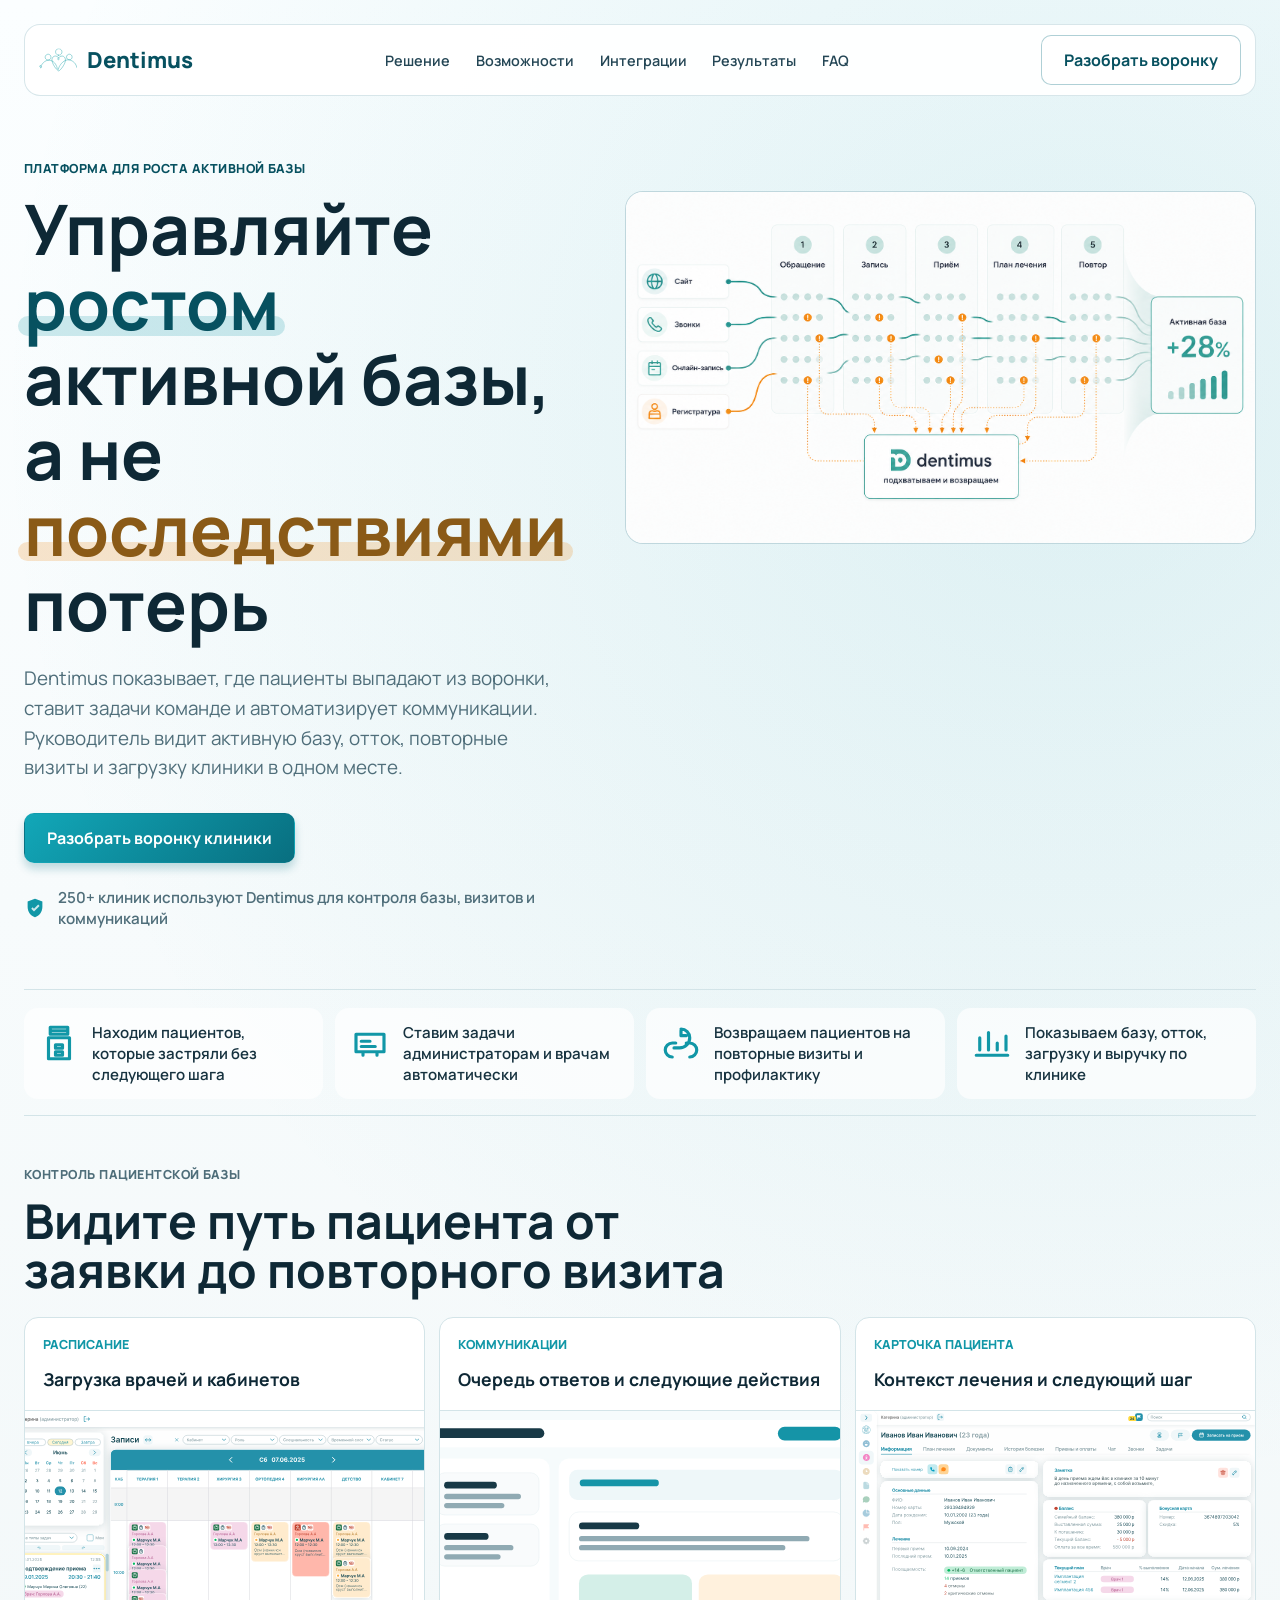
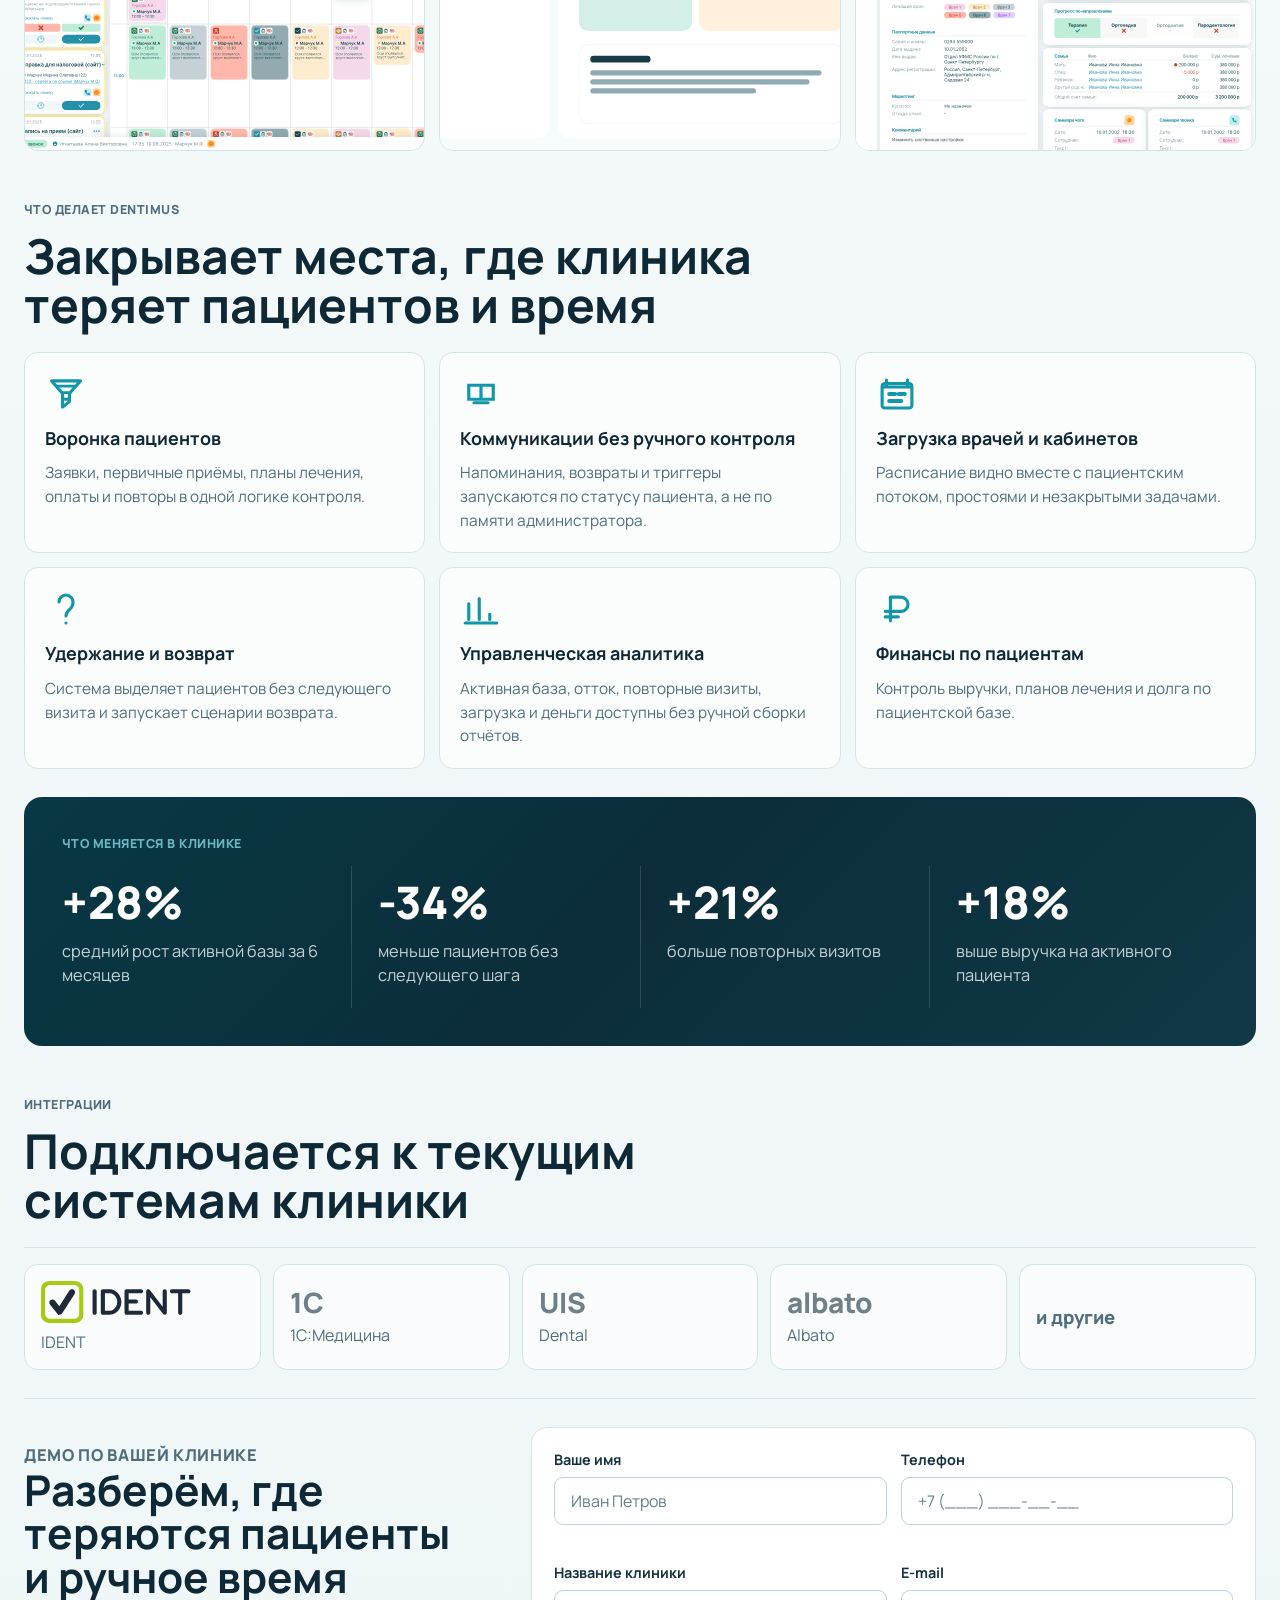
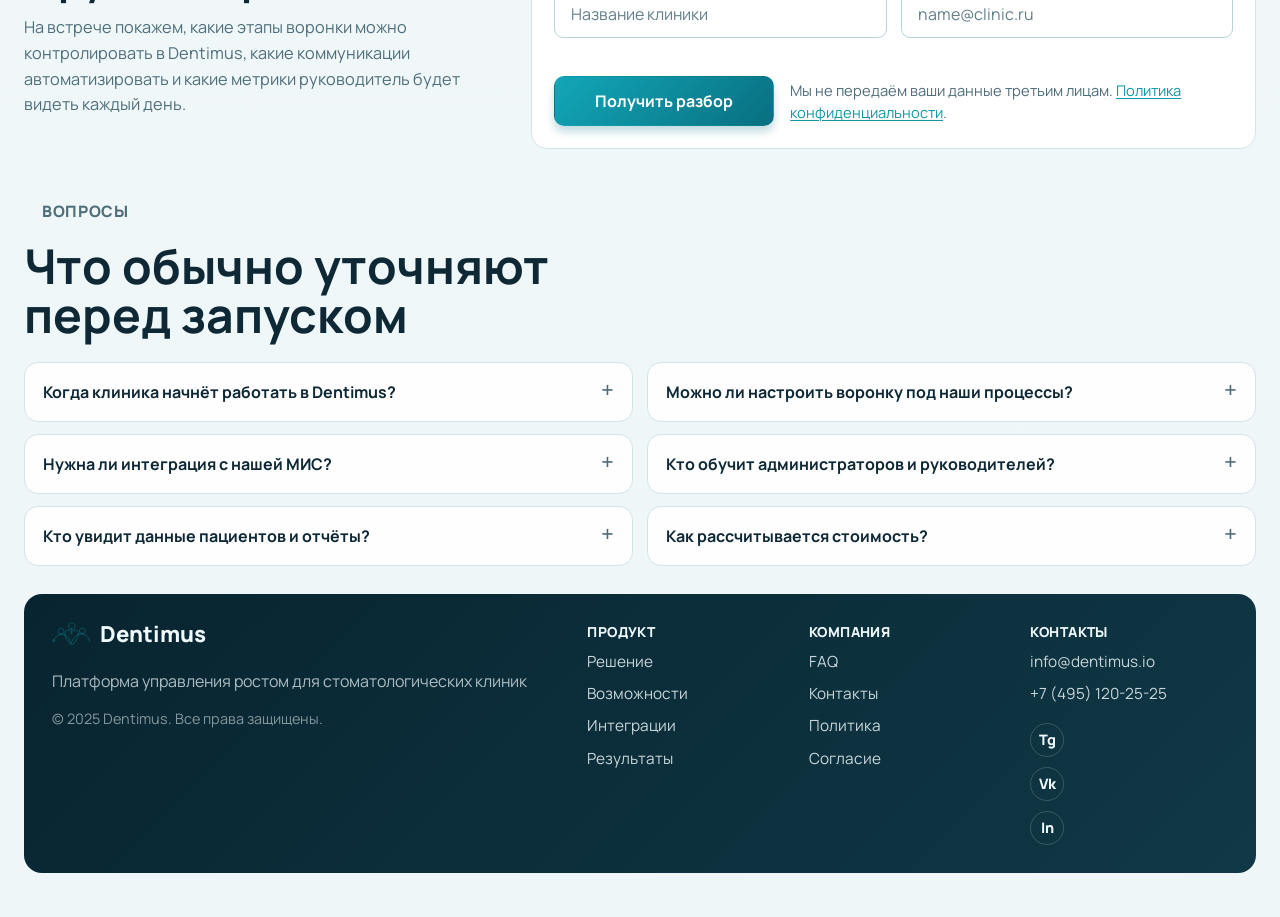
==== index.html @ 2533d0ae "Publish active base growth landing" ====
<!DOCTYPE html>
<html lang="ru">
  <head>
    <meta charset="UTF-8" />
    <meta name="viewport" content="width=device-width, initial-scale=1.0" />
    <title>Dentimus: рост активной базы клиники</title>
    <meta
      name="description"
      content="Dentimus помогает стоматологическим клиникам снижать потери на каждом этапе пациентской воронки и растить активную базу."
    />
    <link rel="preconnect" href="https://fonts.googleapis.com" />
    <link rel="preconnect" href="https://fonts.gstatic.com" crossorigin />
    <link
      href="https://fonts.googleapis.com/css2?family=Manrope:wght@400;500;600;700;800&display=swap"
      rel="stylesheet"
    />
    <link rel="stylesheet" href="./styles.css" />
  </head>
  <body>
    <div class="landing-shell">
      <header class="site-header">
        <nav class="topbar">
          <a href="#top" class="brand" aria-label="Dentimus">
            <img src="./assets/logodentimus.svg" alt="Dentimus" class="brand__logo" />
            <span class="brand__text">Dentimus</span>
          </a>

          <div class="topbar__nav">
            <a href="#solution">Решение</a>
            <a href="#capabilities">Возможности</a>
            <a href="#integrations">Интеграции</a>
            <a href="#results">Результаты</a>
            <a href="#faq">FAQ</a>
          </div>

          <div class="topbar__actions">
            <a href="#lead-form" class="button button--outline">Разобрать воронку</a>
          </div>
        </nav>

        <section class="hero" id="top">
          <div class="hero__copy">
            <p class="section-kicker">Платформа для роста активной базы</p>
            <h1>
              Управляйте <span class="hero-mark hero-mark--growth">ростом</span>
              активной базы, а не <span class="hero-mark hero-mark--risk">последствиями</span>
              потерь
            </h1>
            <p class="hero__lead">
              Dentimus показывает, где пациенты выпадают из воронки, ставит задачи
              команде и автоматизирует коммуникации. Руководитель видит активную
              базу, отток, повторные визиты и загрузку клиники в одном месте.
            </p>

            <div class="hero__actions">
              <a href="#lead-form" class="button button--primary">Разобрать воронку клиники</a>
            </div>

            <div class="hero__proof">
              <span class="hero__proof-icon" aria-hidden="true">
                <svg viewBox="0 0 24 24">
                  <path
                    d="M12 2 4 5v6c0 5.1 3.4 9.9 8 11 4.6-1.1 8-5.9 8-11V5l-8-3Z"
                    fill="currentColor"
                    opacity=".18"
                  />
                  <path
                    d="M12 2 4 5v6c0 5.1 3.4 9.9 8 11 4.6-1.1 8-5.9 8-11V5l-8-3Zm-1.1 13.8-3-3 1.5-1.5 1.5 1.6 4.6-4.7 1.5 1.5-6.1 6.1Z"
                    fill="currentColor"
                  />
                </svg>
              </span>
              <p>250+ клиник используют Dentimus для контроля базы, визитов и коммуникаций</p>
            </div>
          </div>

          <div class="hero__diagram" aria-label="Схема роста активной базы">
            <img
              class="diagram diagram--asset"
              src="./assets/dentimus_infographic.svg"
              alt="Dentimus подхватывает пациентов на этапах от обращения до повторного визита и помогает растить активную базу"
            />
          </div>
        </section>
      </header>

      <main>
        <section class="proof-strip" aria-label="Ключевые эффекты">
          <article class="proof-strip__item">
            <span class="proof-strip__icon">
              <svg viewBox="0 0 24 24" aria-hidden="true">
                <path
                  d="M7 3h10v4H7zM6 9h12v12H6zM10 13h4v2h-4zm0 4h4v2h-4zM8 5h8"
                  fill="none"
                  stroke="currentColor"
                  stroke-width="1.8"
                  stroke-linecap="round"
                  stroke-linejoin="round"
                />
              </svg>
            </span>
            <p>Находим пациентов, которые застряли без следующего шага</p>
          </article>

          <article class="proof-strip__item">
            <span class="proof-strip__icon">
              <svg viewBox="0 0 24 24" aria-hidden="true">
                <path
                  d="M4 7h16v10H4zM8 17v2M16 17v2M7 11h5M7 14h8"
                  fill="none"
                  stroke="currentColor"
                  stroke-width="1.8"
                  stroke-linecap="round"
                  stroke-linejoin="round"
                />
              </svg>
            </span>
            <p>Ставим задачи администраторам и врачам автоматически</p>
          </article>

          <article class="proof-strip__item">
            <span class="proof-strip__icon">
              <svg viewBox="0 0 24 24" aria-hidden="true">
                <path
                  d="M12 4a5 5 0 0 1 5 5c0 3.2-2.6 5.8-5.8 5.8H8m4-10v3h3M7 20a4 4 0 0 1 0-8h2m6 0h2a4 4 0 0 1 0 8"
                  fill="none"
                  stroke="currentColor"
                  stroke-width="1.8"
                  stroke-linecap="round"
                  stroke-linejoin="round"
                />
              </svg>
            </span>
            <p>Возвращаем пациентов на повторные визиты и профилактику</p>
          </article>

          <article class="proof-strip__item">
            <span class="proof-strip__icon">
              <svg viewBox="0 0 24 24" aria-hidden="true">
                <path
                  d="M5 16V9M10 16V6M15 16v-4M20 16V8M3 19h18"
                  fill="none"
                  stroke="currentColor"
                  stroke-width="1.8"
                  stroke-linecap="round"
                  stroke-linejoin="round"
                />
              </svg>
            </span>
            <p>Показываем базу, отток, загрузку и выручку по клинике</p>
          </article>
        </section>

        <section class="product-proof section" id="solution">
          <div class="section-heading">
            <p class="section-kicker">Контроль пациентской базы</p>
            <h2>Видите путь пациента от заявки до повторного визита</h2>
          </div>

          <div class="product-proof__grid">
            <figure class="product-card">
              <figcaption>
                <span>Расписание</span>
                <strong>Загрузка врачей и кабинетов</strong>
              </figcaption>
              <button
                class="product-card__zoom"
                type="button"
                data-full="./assets/schedule-screen.svg"
                data-caption="Расписание: загрузка врачей и кабинетов"
                aria-label="Увеличить экран расписания"
              >
                <img
                  src="./assets/schedule-screen.svg"
                  alt="Расписание врачей и кабинетов в Dentimus"
                />
              </button>
            </figure>

            <figure class="product-card">
              <figcaption>
                <span>Коммуникации</span>
                <strong>Очередь ответов и следующие действия</strong>
              </figcaption>
              <button
                class="product-card__zoom"
                type="button"
                data-full="./assets/communications-preview.svg"
                data-caption="Коммуникации: очередь ответов и следующие действия"
                aria-label="Увеличить экран коммуникаций"
              >
                <img
                  src="./assets/communications-preview.svg"
                  alt="Коммуникации и диалоги с пациентами в Dentimus"
                />
              </button>
            </figure>

            <figure class="product-card">
              <figcaption>
                <span>Карточка пациента</span>
                <strong>Контекст лечения и следующий шаг</strong>
              </figcaption>
              <button
                class="product-card__zoom"
                type="button"
                data-full="./assets/patient-screen.svg"
                data-caption="Карточка пациента: контекст лечения и следующий шаг"
                aria-label="Увеличить карточку пациента"
              >
                <img
                  src="./assets/patient-screen.svg"
                  alt="Карточка пациента в Dentimus"
                />
              </button>
            </figure>
          </div>
        </section>

        <section class="capabilities section" id="capabilities">
          <div class="section-heading">
            <p class="section-kicker">Что делает Dentimus</p>
            <h2>Закрывает места, где клиника теряет пациентов и время</h2>
          </div>

          <div class="capabilities__grid">
            <article class="capability">
              <span class="capability__icon">
                <svg viewBox="0 0 32 32" aria-hidden="true">
                  <path
                    d="M5 6h22l-8.4 9.6v6.2l-5.2 4.2v-10.4L5 6Z"
                    fill="none"
                    stroke="currentColor"
                    stroke-width="2.4"
                    stroke-linejoin="round"
                  />
                  <path
                    d="M9.5 10h13M13 15h6M15 20h2.8"
                    fill="none"
                    stroke="currentColor"
                    stroke-width="2.1"
                    stroke-linecap="round"
                  />
                </svg>
              </span>
              <h3>Воронка пациентов</h3>
              <p>Заявки, первичные приёмы, планы лечения, оплаты и повторы в одной логике контроля.</p>
            </article>

            <article class="capability">
              <span class="capability__icon">
                <svg viewBox="0 0 24 24" aria-hidden="true">
                  <path
                    d="M5 7h14v8H5zM8 17h8M12 7v8"
                    fill="none"
                    stroke="currentColor"
                    stroke-width="1.8"
                    stroke-linecap="round"
                  />
                </svg>
              </span>
              <h3>Коммуникации без ручного контроля</h3>
              <p>Напоминания, возвраты и триггеры запускаются по статусу пациента, а не по памяти администратора.</p>
            </article>

            <article class="capability">
              <span class="capability__icon">
                <svg viewBox="0 0 24 24" aria-hidden="true">
                  <path
                    d="M6 4v3M18 4v3M4.5 8h15M5 6h14a1.5 1.5 0 0 1 1.5 1.5v11A1.5 1.5 0 0 1 19 20H5a1.5 1.5 0 0 1-1.5-1.5v-11A1.5 1.5 0 0 1 5 6Z"
                    fill="none"
                    stroke="currentColor"
                    stroke-width="1.8"
                    stroke-linecap="round"
                    stroke-linejoin="round"
                  />
                  <path
                    d="M7.5 12h3.5M13 12h3.5M7.5 16h7"
                    fill="none"
                    stroke="currentColor"
                    stroke-width="2.2"
                    stroke-linecap="round"
                  />
                </svg>
              </span>
              <h3>Загрузка врачей и кабинетов</h3>
              <p>Расписание видно вместе с пациентским потоком, простоями и незакрытыми задачами.</p>
            </article>

            <article class="capability">
              <span class="capability__icon">
                <svg viewBox="0 0 24 24" aria-hidden="true">
                  <path
                    d="M8 8a4 4 0 1 1 8 0c0 5-4 4-4 8M12 20h.01"
                    fill="none"
                    stroke="currentColor"
                    stroke-width="1.8"
                    stroke-linecap="round"
                    stroke-linejoin="round"
                  />
                </svg>
              </span>
              <h3>Удержание и возврат</h3>
              <p>Система выделяет пациентов без следующего визита и запускает сценарии возврата.</p>
            </article>

            <article class="capability">
              <span class="capability__icon">
                <svg viewBox="0 0 24 24" aria-hidden="true">
                  <path
                    d="M5 18V9M11 18V6M17 18v-3M3 20h18"
                    fill="none"
                    stroke="currentColor"
                    stroke-width="1.8"
                    stroke-linecap="round"
                  />
                </svg>
              </span>
              <h3>Управленческая аналитика</h3>
              <p>Активная база, отток, повторные визиты, загрузка и деньги доступны без ручной сборки отчётов.</p>
            </article>

            <article class="capability">
              <span class="capability__icon">
                <svg viewBox="0 0 32 32" aria-hidden="true">
                  <path
                    d="M11 25V7h8a5.4 5.4 0 0 1 0 10.8h-8M7 17.8h13M7 22h10"
                    fill="none"
                    stroke="currentColor"
                    stroke-width="2.4"
                    stroke-linecap="round"
                    stroke-linejoin="round"
                  />
                </svg>
              </span>
              <h3>Финансы по пациентам</h3>
              <p>Контроль выручки, планов лечения и долга по пациентской базе.</p>
            </article>
          </div>
        </section>

        <section class="results-band" id="results">
          <div class="results-band__inner">
            <div class="results-band__heading">
              <p class="section-kicker section-kicker--dark">Что меняется в клинике</p>
            </div>

            <div class="results-band__metrics">
              <article class="result-stat">
                <strong>+28%</strong>
                <p>средний рост активной базы за 6 месяцев</p>
              </article>
              <article class="result-stat">
                <strong>-34%</strong>
                <p>меньше пациентов без следующего шага</p>
              </article>
              <article class="result-stat">
                <strong>+21%</strong>
                <p>больше повторных визитов</p>
              </article>
              <article class="result-stat">
                <strong>+18%</strong>
                <p>выше выручка на активного пациента</p>
              </article>
            </div>
          </div>
        </section>

        <section class="integrations section" id="integrations">
          <div class="section-heading">
            <p class="section-kicker">Интеграции</p>
            <h2>Подключается к текущим системам клиники</h2>
          </div>

          <div class="integrations__row" aria-label="Примеры интеграций">
            <div class="integration-logo integration-logo--image">
              <img src="./assets/ident-logo.svg" alt="IDENT" />
              <span>IDENT</span>
            </div>
            <div class="integration-logo">
              <strong>1C</strong>
              <span>1С:Медицина</span>
            </div>
            <div class="integration-logo">
              <strong>UIS</strong>
              <span>Dental</span>
            </div>
            <div class="integration-logo">
              <strong>albato</strong>
              <span>Albato</span>
            </div>
            <div class="integration-logo integration-logo--muted">
              <strong>и другие</strong>
            </div>
          </div>
        </section>

        <section class="lead-section section" id="lead-form">
          <div class="lead-section__copy">
            <p class="section-kicker">Демо по вашей клинике</p>
            <h2>Разберём, где теряются пациенты и ручное время</h2>
            <p>
              На встрече покажем, какие этапы воронки можно контролировать в
              Dentimus, какие коммуникации автоматизировать и какие метрики
              руководитель будет видеть каждый день.
            </p>
          </div>

          <form class="lead-form" novalidate>
            <div class="lead-form__grid">
              <label class="field">
                <span>Ваше имя</span>
                <input type="text" name="name" placeholder="Иван Петров" autocomplete="name" required />
                <small class="field__error" data-error-for="name" aria-live="polite"></small>
              </label>
              <label class="field">
                <span>Телефон</span>
                <input
                  type="tel"
                  name="phone"
                  placeholder="+7 (___) ___-__-__"
                  autocomplete="tel"
                  inputmode="numeric"
                  maxlength="18"
                  aria-describedby="phone-error"
                  required
                />
                <small class="field__error" id="phone-error" data-error-for="phone" aria-live="polite"></small>
              </label>
              <label class="field">
                <span>Название клиники</span>
                <input type="text" name="clinic" placeholder="Название клиники" autocomplete="organization" required />
                <small class="field__error" data-error-for="clinic" aria-live="polite"></small>
              </label>
              <label class="field">
                <span>E-mail</span>
                <input
                  type="email"
                  name="email"
                  placeholder="name@clinic.ru"
                  autocomplete="email"
                  aria-describedby="email-error"
                  required
                />
                <small class="field__error" id="email-error" data-error-for="email" aria-live="polite"></small>
              </label>
            </div>

            <div class="lead-form__footer">
              <button type="submit" class="button button--primary button--wide">
                Получить разбор
              </button>

              <p class="lead-form__note">
                Мы не передаём ваши данные третьим лицам.
                <a href="./privacy-policy.html">Политика конфиденциальности</a>.
              </p>
            </div>
          </form>
        </section>

        <section class="faq section" id="faq">
          <div class="section-heading">
            <p class="section-kicker">Вопросы</p>
            <h2>Что обычно уточняют перед запуском</h2>
          </div>

          <div class="faq__grid">
            <div class="faq__column">
              <details>
                <summary>Когда клиника начнёт работать в Dentimus?</summary>
                <p>Первый рабочий контур запускается за 2-6 недель. Срок зависит от интеграций, данных и числа процессов.</p>
              </details>
              <details>
                <summary>Нужна ли интеграция с нашей МИС?</summary>
                <p>Да, если нужно работать с текущими данными и не переносить информацию вручную. Состав интеграций уточняем на старте.</p>
              </details>
              <details>
                <summary>Кто увидит данные пациентов и отчёты?</summary>
                <p>Доступы, роли и логи действий настраиваются под структуру клиники. Руководители и сотрудники видят только нужные разделы.</p>
              </details>
            </div>

            <div class="faq__column">
              <details>
                <summary>Можно ли настроить воронку под наши процессы?</summary>
                <p>Да. При запуске фиксируем этапы пути пациента, роли, задачи, триггеры коммуникаций и правила контроля.</p>
              </details>
              <details>
                <summary>Кто обучит администраторов и руководителей?</summary>
                <p>Команду обучают при запуске. В первые недели сопровождаем работу, собираем вопросы и корректируем настройки.</p>
              </details>
              <details>
                <summary>Как рассчитывается стоимость?</summary>
                <p>Стоимость зависит от числа пользователей, контуров автоматизации и интеграций. Тариф считаем после короткого разбора клиники.</p>
              </details>
            </div>
          </div>
        </section>
      </main>

      <footer class="footer">
        <div class="footer__brand">
          <div class="brand brand--footer">
            <img src="./assets/logodentimus.svg" alt="Dentimus" class="brand__logo" />
            <span class="brand__text">Dentimus</span>
          </div>
          <p>Платформа управления ростом для стоматологических клиник</p>
          <small>© 2025 Dentimus. Все права защищены.</small>
        </div>

        <div class="footer__columns">
          <div>
            <span>Продукт</span>
            <a href="#solution">Решение</a>
            <a href="#capabilities">Возможности</a>
            <a href="#integrations">Интеграции</a>
            <a href="#results">Результаты</a>
          </div>
          <div>
            <span>Компания</span>
            <a href="#faq">FAQ</a>
            <a href="#lead-form">Контакты</a>
            <a href="./privacy-policy.html">Политика</a>
            <a href="./consent-to-processing.html">Согласие</a>
          </div>
          <div class="footer__contacts">
            <span>Контакты</span>
            <a href="mailto:info@dentimus.io">info@dentimus.io</a>
            <a href="tel:+74951202525">+7 (495) 120-25-25</a>
            <div class="footer__socials" aria-label="Соцсети">
              <a href="#" aria-label="Telegram">Tg</a>
              <a href="#" aria-label="VK">Vk</a>
              <a href="#" aria-label="LinkedIn">In</a>
            </div>
          </div>
        </div>
      </footer>
    </div>

    <dialog class="image-viewer" id="image-viewer" aria-labelledby="image-viewer-title">
      <div class="image-viewer__panel">
        <div class="image-viewer__header">
          <h2 id="image-viewer-title">Экран Dentimus</h2>
          <button class="image-viewer__close" type="button" aria-label="Закрыть увеличенное изображение">
            Закрыть
          </button>
        </div>
        <img class="image-viewer__image" src="" alt="" />
      </div>
    </dialog>

    <script>
      const leadForm = document.querySelector(".lead-form");
      const phoneInput = leadForm?.querySelector('input[name="phone"]');
      const emailInput = leadForm?.querySelector('input[name="email"]');
      const emailPattern = /^[^\s@]+@[^\s@]+\.[^\s@]{2,}$/i;

      const setFieldError = (input, message) => {
        if (!input) return;

        const error = leadForm?.querySelector(`[data-error-for="${input.name}"]`);
        input.setAttribute("aria-invalid", message ? "true" : "false");
        input.setCustomValidity(message);
        if (error) error.textContent = message;
      };

      const getPhoneDigits = (value) => value.replace(/\D/g, "");

      const normalizePhoneDigits = (value, shouldLimit = true) => {
        let digits = getPhoneDigits(value);

        if (digits.startsWith("8")) digits = `7${digits.slice(1)}`;
        if (!digits.startsWith("7")) digits = `7${digits}`;

        return shouldLimit ? digits.slice(0, 11) : digits;
      };

      const formatRuPhone = (value) => {
        const digits = normalizePhoneDigits(value);
        const local = digits.slice(1);
        const partA = local.slice(0, 3);
        const partB = local.slice(3, 6);
        const partC = local.slice(6, 8);
        const partD = local.slice(8, 10);

        let formatted = "+7";
        if (partA) formatted += ` (${partA}`;
        if (partA.length === 3) formatted += ")";
        if (partB) formatted += ` ${partB}`;
        if (partC) formatted += `-${partC}`;
        if (partD) formatted += `-${partD}`;

        return formatted;
      };

      const validatePhone = () => {
        if (!phoneInput) return true;

        const rawDigits = normalizePhoneDigits(phoneInput.value, false);
        const digits = normalizePhoneDigits(phoneInput.value);
        phoneInput.value = formatRuPhone(digits);

        if (rawDigits.length > 11 || phoneInput.dataset.tooLong === "true") {
          setFieldError(phoneInput, "В номере должно быть 10 цифр после +7.");
          return false;
        }

        if (digits.length !== 11) {
          setFieldError(phoneInput, "Введите 10 цифр номера после +7.");
          return false;
        }

        setFieldError(phoneInput, "");
        return true;
      };

      const validateEmail = () => {
        if (!emailInput) return true;

        const value = emailInput.value.trim();
        emailInput.value = value;

        if (!value) {
          setFieldError(emailInput, "Введите e-mail.");
          return false;
        }

        if (!emailPattern.test(value)) {
          setFieldError(emailInput, "Введите корректный e-mail.");
          return false;
        }

        setFieldError(emailInput, "");
        return true;
      };

      leadForm?.querySelectorAll("input[required]").forEach((input) => {
        input.addEventListener("input", () => {
          if (input.name === "phone") return;
          setFieldError(input, input.value.trim() ? "" : "Заполните поле.");
        });
      });

      phoneInput?.addEventListener("focus", () => {
        if (!phoneInput.value.trim()) phoneInput.value = "+7 ";
      });

      phoneInput?.addEventListener("input", () => {
        const rawDigitsCount = normalizePhoneDigits(phoneInput.value, false).length;
        phoneInput.dataset.tooLong = rawDigitsCount > 11 ? "true" : "false";
        phoneInput.value = formatRuPhone(phoneInput.value);
        const digitsCount = normalizePhoneDigits(phoneInput.value, false).length;
        if (digitsCount >= 11) validatePhone();
        if (digitsCount < 11) setFieldError(phoneInput, "");
      });

      phoneInput?.addEventListener("blur", validatePhone);
      emailInput?.addEventListener("blur", validateEmail);
      emailInput?.addEventListener("input", () => {
        if (emailInput.value.trim()) validateEmail();
      });

      leadForm?.addEventListener("submit", (event) => {
        const requiredFieldsValid = Array.from(leadForm.querySelectorAll("input[required]")).map((input) => {
          const isValid = Boolean(input.value.trim());
          setFieldError(input, isValid ? "" : "Заполните поле.");
          return isValid;
        }).every(Boolean);
        const phoneValid = validatePhone();
        const emailValid = validateEmail();

        if (!requiredFieldsValid || !phoneValid || !emailValid) {
          event.preventDefault();
          leadForm.reportValidity();
          return;
        }

        event.preventDefault();
      });

      const viewer = document.querySelector("#image-viewer");
      const viewerImage = viewer?.querySelector(".image-viewer__image");
      const viewerTitle = viewer?.querySelector("#image-viewer-title");
      const closeViewer = viewer?.querySelector(".image-viewer__close");

      document.querySelectorAll(".product-card__zoom").forEach((button) => {
        button.addEventListener("click", () => {
          if (!viewer || !viewerImage || !viewerTitle) return;

          const src = button.dataset.full || "";
          const caption = button.dataset.caption || "Экран Dentimus";
          viewerImage.src = src;
          viewerImage.alt = caption;
          viewerTitle.textContent = caption;
          viewer.showModal();
        });
      });

      closeViewer?.addEventListener("click", () => viewer?.close());
      viewer?.addEventListener("click", (event) => {
        if (event.target === viewer) viewer.close();
      });
    </script>
  </body>
</html>
---- styles.css ----
:root {
  --bg: #f3f8f9;
  --surface: #ffffff;
  --surface-soft: #eef7f8;
  --ink: #16323f;
  --ink-strong: #0e2835;
  --muted: #4f6e7a;
  --line: #d3e4e8;
  --line-strong: #b8d3da;
  --brand: #1197a7;
  --brand-line: #0696a5;
  --brand-deep: #086f80;
  --brand-dark: #075160;
  --band: #103846;
  --band-deep: #082430;
  --max: 1320px;
  --radius-card: 14px;
  --radius-panel: 16px;
  --radius-shell: 18px;
  --space-2xs: 0.5rem;
  --space-xs: 0.75rem;
  --space-sm: 1rem;
  --space-md: 1.5rem;
  --space-lg: 2rem;
  --space-xl: 3rem;
  --space-2xl: 4.5rem;
}

* {
  box-sizing: border-box;
}

html {
  scroll-behavior: smooth;
}

body {
  margin: 0;
  font-family: "Manrope", sans-serif;
  color: var(--ink);
  background:
    radial-gradient(circle at 84% 10%, rgba(17, 151, 167, 0.12), transparent 28%),
    linear-gradient(180deg, #fbfeff 0%, var(--bg) 44%, #eef6f8 100%);
}

img,
svg {
  display: block;
  max-width: 100%;
}

a {
  color: inherit;
  text-decoration: none;
}

button,
input {
  font: inherit;
}

.landing-shell {
  width: min(calc(100% - 48px), var(--max));
  margin: 0 auto;
  padding: 18px 0 44px;
}

.site-header {
  padding-top: 6px;
}

.topbar {
  display: grid;
  grid-template-columns: auto minmax(0, 1fr) auto;
  align-items: center;
  gap: 22px;
  min-height: 66px;
  padding: 10px 14px;
  border: 1px solid rgba(211, 228, 232, 0.9);
  border-radius: var(--radius-panel);
  background: rgba(255, 255, 255, 0.94);
}

.brand {
  display: inline-flex;
  align-items: center;
  gap: 10px;
  min-width: 0;
}

.brand__logo {
  width: 38px;
  height: 24px;
}

.brand__text {
  font-size: 1.38rem;
  font-weight: 800;
  color: var(--brand-dark);
  line-height: 1;
  letter-spacing: 0;
}

.topbar__nav,
.topbar__actions {
  display: flex;
  align-items: center;
}

.topbar__nav {
  justify-content: center;
  gap: clamp(14px, 2vw, 26px);
}

.topbar__nav a,
.topbar__login {
  color: #244655;
  font-size: 0.9rem;
  font-weight: 600;
}

.topbar__nav a:hover,
.topbar__login:hover,
.button--ghost:hover {
  color: var(--brand-deep);
}

.topbar__actions {
  justify-content: flex-end;
  gap: 14px;
}

.button {
  display: inline-flex;
  align-items: center;
  justify-content: center;
  min-height: 50px;
  padding: 0 22px;
  border-radius: 10px;
  border: 1px solid transparent;
  font-size: 1rem;
  font-weight: 700;
  line-height: 1;
  transition: transform 180ms ease, box-shadow 180ms ease, background-color 180ms ease;
}

.button:hover {
  transform: translateY(-1px);
}

.button:focus-visible,
.topbar a:focus-visible,
.faq summary:focus-visible {
  outline: 2px solid rgba(6, 150, 165, 0.34);
  outline-offset: 3px;
}

.button--primary {
  color: #fff;
  background: linear-gradient(135deg, #12a7b8, var(--brand-deep));
  box-shadow: 0 6px 8px rgba(8, 111, 128, 0.24);
}

.button--outline {
  color: var(--brand-dark);
  border-color: rgba(8, 111, 128, 0.32);
  background: #fff;
}

.button--ghost {
  color: var(--brand-dark);
  background: transparent;
  padding-left: 0;
  padding-right: 0;
}

.button--wide {
  width: 100%;
}

.hero {
  display: grid;
  grid-template-columns: minmax(0, 0.92fr) minmax(500px, 1.08fr);
  gap: clamp(34px, 5vw, 68px);
  align-items: start;
  padding: clamp(36px, 5vw, 64px) 0 32px;
}

.section-kicker {
  margin: 0 0 14px;
  color: var(--brand-dark);
  font-size: 0.78rem;
  font-weight: 800;
  letter-spacing: 0.04em;
  text-transform: uppercase;
}

.section-kicker--dark {
  color: rgba(123, 200, 214, 0.88);
}

.hero h1,
.section-heading h2,
.lead-section__copy h2 {
  margin: 0;
  color: var(--ink-strong);
  line-height: 1.02;
  letter-spacing: 0;
  text-wrap: balance;
}

.hero h1 {
  max-width: 12ch;
  font-size: 4.35rem;
  line-height: 1.08;
}

.hero-mark {
  display: inline-block;
  position: relative;
  z-index: 0;
  white-space: nowrap;
}

.hero-mark::after {
  content: "";
  position: absolute;
  z-index: -1;
  right: -0.08em;
  bottom: 0.08em;
  left: -0.08em;
  height: 0.28em;
  border-radius: 999px;
}

.hero-mark--growth {
  color: var(--brand-dark);
}

.hero-mark--growth::after {
  background: rgba(17, 151, 167, 0.2);
}

.hero-mark--risk {
  color: #8a5a17;
}

.hero-mark--risk::after {
  background: rgba(237, 145, 44, 0.24);
}

.hero__lead,
.section-heading p,
.lead-section__copy p,
.capability p,
.integration-logo span,
.result-stat p,
.footer p,
.footer small,
.lead-form__note,
.faq p {
  color: var(--muted);
}

.hero__lead {
  max-width: 35rem;
  margin: 22px 0 0;
  font-size: 1.18rem;
  line-height: 1.58;
  text-wrap: pretty;
}

.hero__actions {
  display: flex;
  align-items: center;
  gap: 14px;
  margin-top: 30px;
}

.hero__proof {
  display: inline-flex;
  align-items: center;
  gap: 12px;
  margin-top: 24px;
  color: var(--muted);
  font-size: 0.95rem;
  font-weight: 600;
}

.hero__proof p {
  margin: 0;
}

.hero__proof-icon {
  width: 22px;
  height: 22px;
  color: var(--brand);
  flex: 0 0 auto;
}

.hero__diagram {
  min-width: 0;
  margin-top: 31px;
  padding: 0;
  overflow: hidden;
  border: 1px solid rgba(184, 211, 218, 0.9);
  border-radius: var(--radius-shell);
  background: rgba(255, 255, 255, 0.98);
}

.diagram {
  display: block;
  width: 100%;
  height: auto;
}

.proof-strip,
.section,
.results-band__inner,
.footer {
  margin-top: 28px;
}

.proof-strip {
  display: grid;
  grid-template-columns: repeat(4, minmax(0, 1fr));
  gap: 12px;
  padding: 18px 0 16px;
  border-bottom: 1px solid var(--line);
  border-top: 1px solid var(--line);
}

.proof-strip__item {
  display: flex;
  align-items: flex-start;
  gap: 12px;
  padding: 14px;
  border-radius: var(--radius-card);
  background: rgba(255, 255, 255, 0.7);
}

.proof-strip__icon,
.capability__icon {
  width: 28px;
  height: 28px;
  color: var(--brand);
  flex: 0 0 auto;
}

.proof-strip .proof-strip__icon {
  width: 42px;
  height: 42px;
  min-width: 42px;
}

.capability .capability__icon {
  width: 42px;
  height: 42px;
  min-width: 42px;
}

.proof-strip__item p {
  margin: 0;
  color: var(--ink);
  font-size: 0.94rem;
  font-weight: 600;
  line-height: 1.4;
}

.section {
  padding: 22px 0 0;
}

.section-heading {
  max-width: 880px;
}

.section-heading h2 {
  font-size: 3rem;
}

.product-proof__grid {
  display: grid;
  grid-template-columns: 1fr 1fr 1fr;
  gap: 14px;
  margin-top: 22px;
}

.product-card {
  margin: 0;
  overflow: hidden;
  border-radius: var(--radius-card);
  border: 1px solid var(--line);
  background: #fff;
}

.product-card figcaption {
  display: grid;
  gap: 4px;
  min-height: 92px;
  padding: 18px 18px 8px;
}

.product-card figcaption span {
  color: var(--brand);
  font-size: 0.78rem;
  font-weight: 800;
  text-transform: uppercase;
}

.product-card figcaption strong {
  color: var(--ink-strong);
  font-size: 1.1rem;
  line-height: 1.3;
}

.product-card__zoom {
  display: block;
  width: 100%;
  padding: 0;
  border: 0;
  border-top: 1px solid var(--line);
  background: transparent;
  cursor: zoom-in;
}

.product-card__zoom:focus-visible {
  outline: 3px solid rgba(6, 150, 165, 0.34);
  outline-offset: -3px;
}

.product-card__zoom img {
  width: 100%;
  aspect-ratio: 1.18 / 1;
  object-fit: cover;
  object-position: top center;
  transition: transform 180ms ease;
}

.product-card__zoom:hover img {
  transform: scale(1.015);
}

.image-viewer {
  width: min(1180px, calc(100vw - 40px));
  max-height: calc(100vh - 40px);
  padding: 0;
  border: 0;
  border-radius: 16px;
  background: #fff;
  box-shadow: 0 22px 70px rgba(8, 36, 48, 0.32);
}

.image-viewer::backdrop {
  background: rgba(8, 36, 48, 0.56);
}

.image-viewer__panel {
  display: grid;
  grid-template-rows: auto minmax(0, 1fr);
  max-height: calc(100vh - 40px);
}

.image-viewer__header {
  display: flex;
  align-items: center;
  justify-content: space-between;
  gap: 18px;
  padding: 16px 18px;
  border-bottom: 1px solid var(--line);
}

.image-viewer__header h2 {
  margin: 0;
  color: var(--ink-strong);
  font-size: 1.05rem;
  line-height: 1.25;
}

.image-viewer__close {
  min-height: 38px;
  padding: 0 14px;
  border: 1px solid var(--line-strong);
  border-radius: 9px;
  background: #fff;
  color: var(--ink);
  font-weight: 700;
  cursor: pointer;
}

.image-viewer__image {
  width: 100%;
  max-height: calc(100vh - 112px);
  object-fit: contain;
  background: #f6fbfc;
}

.capabilities__grid {
  display: grid;
  grid-template-columns: repeat(3, minmax(0, 1fr));
  gap: 14px;
  margin-top: 22px;
}

.capability {
  display: grid;
  align-content: start;
  gap: 12px;
  min-height: 188px;
  padding: 20px;
  border: 1px solid var(--line);
  border-radius: var(--radius-card);
  background: rgba(255, 255, 255, 0.74);
}

.capability h3 {
  margin: 0;
  color: var(--ink-strong);
  font-size: 1.12rem;
  line-height: 1.25;
}

.capability p {
  margin: 0;
  font-size: 0.96rem;
  line-height: 1.55;
}

.results-band {
  border-radius: var(--radius-shell);
  background:
    linear-gradient(135deg, rgba(6, 151, 165, 0.18), transparent 48%),
    linear-gradient(135deg, var(--band-deep), var(--band));
}

.results-band__inner {
  padding: clamp(26px, 3vw, 38px);
}

.results-band__metrics {
  display: grid;
  grid-template-columns: repeat(4, minmax(0, 1fr));
  gap: 0;
}

.result-stat {
  min-height: 142px;
  padding: 14px 26px;
  border-left: 1px solid rgba(255, 255, 255, 0.14);
}

.result-stat:first-child {
  border-left: none;
  padding-left: 0;
}

.result-stat strong {
  display: block;
  margin-bottom: 14px;
  color: #fff;
  font-size: 2.8rem;
  font-weight: 800;
  letter-spacing: 0;
  line-height: 1;
}

.result-stat p {
  margin: 0;
  color: rgba(236, 246, 248, 0.82);
  font-size: 1.02rem;
  line-height: 1.5;
}

.integrations__row {
  display: grid;
  grid-template-columns: repeat(5, minmax(0, 1fr));
  gap: 12px;
  align-items: stretch;
  margin-top: 22px;
  padding-top: 16px;
  border-top: 1px solid var(--line);
}

.integration-logo {
  display: grid;
  align-content: center;
  gap: 8px;
  min-height: 104px;
  padding: 16px;
  border: 1px solid var(--line);
  border-radius: var(--radius-card);
  background: rgba(255, 255, 255, 0.66);
}

.integration-logo strong {
  color: #6f8088;
  font-size: 1.75rem;
  font-weight: 800;
  line-height: 1;
}

.integration-logo--image img {
  width: min(150px, 100%);
  max-height: 46px;
  object-fit: contain;
  object-position: left center;
}

.integration-logo--muted {
  align-items: center;
}

.integration-logo--muted strong {
  color: var(--muted);
  font-size: 1.15rem;
}

.lead-section {
  display: grid;
  grid-template-columns: minmax(0, 0.8fr) minmax(500px, 1.2fr);
  gap: 24px;
  align-items: start;
  padding-top: 28px;
  border-top: 1px solid var(--line);
}

.lead-section__copy h2 {
  font-size: 2.65rem;
}

.lead-section__copy p {
  margin: 16px 0 0;
  font-size: 1.02rem;
  line-height: 1.58;
}

.lead-form {
  display: grid;
  gap: 14px;
  padding: 22px;
  border: 1px solid var(--line);
  border-radius: var(--radius-panel);
  background: #fff;
}

.lead-form__grid {
  display: grid;
  grid-template-columns: repeat(2, minmax(0, 1fr));
  gap: 14px;
}

.lead-form label {
  display: grid;
  gap: 8px;
}

.field__error {
  min-height: 1.2em;
  color: #9b3f18;
  font-size: 0.82rem;
  font-weight: 700;
  line-height: 1.35;
}

.lead-form label span {
  color: var(--ink);
  font-size: 0.9rem;
  font-weight: 700;
}

.lead-form input {
  width: 100%;
  min-height: 48px;
  padding: 0 16px;
  border: 1px solid var(--line-strong);
  border-radius: 9px;
  background: #fff;
  color: var(--ink-strong);
}

.lead-form input::placeholder {
  color: #637f8a;
}

.lead-form input:focus {
  outline: 2px solid rgba(21, 148, 167, 0.18);
  border-color: rgba(21, 148, 167, 0.36);
}

.lead-form input[aria-invalid="true"] {
  border-color: rgba(155, 63, 24, 0.72);
  background: #fff8f1;
}

.lead-form__footer {
  display: grid;
  grid-template-columns: 220px minmax(0, 1fr);
  gap: 16px;
  align-items: center;
}

.lead-form__note {
  margin: 0;
  font-size: 0.92rem;
  line-height: 1.5;
}

.lead-form__note a {
  color: var(--brand);
  text-decoration: underline;
  text-underline-offset: 0.15em;
}

.faq__grid {
  display: grid;
  grid-template-columns: repeat(2, minmax(0, 1fr));
  gap: 14px;
  margin-top: 22px;
}

.faq__column {
  display: grid;
  gap: 12px;
}

.faq details {
  border-radius: var(--radius-card);
  border: 1px solid var(--line);
  background: rgba(255, 255, 255, 0.92);
}

.faq summary {
  position: relative;
  padding: 18px 46px 18px 18px;
  color: var(--ink-strong);
  font-size: 1rem;
  font-weight: 700;
  cursor: pointer;
  list-style: none;
}

.faq summary::-webkit-details-marker {
  display: none;
}

.faq summary::after {
  content: "+";
  position: absolute;
  top: 16px;
  right: 18px;
  color: var(--muted);
  font-size: 1.4rem;
  font-weight: 500;
  line-height: 1;
}

.faq details[open] summary::after {
  content: "−";
}

.faq p {
  margin: 0;
  padding: 0 18px 18px;
  font-size: 0.98rem;
  line-height: 1.6;
}

.footer {
  display: grid;
  grid-template-columns: minmax(220px, 0.88fr) minmax(0, 1.12fr);
  gap: 32px;
  padding: 28px;
  border-radius: var(--radius-shell);
  background: linear-gradient(135deg, var(--band-deep), var(--band));
}

.brand--footer .brand__text,
.footer__columns span,
.footer__columns a,
.footer__contacts a {
  color: #eff9fb;
}

.footer__brand p {
  margin: 18px 0 12px;
  color: rgba(236, 246, 248, 0.72);
  font-size: 1rem;
  line-height: 1.6;
}

.footer__brand small {
  color: rgba(236, 246, 248, 0.54);
  font-size: 0.9rem;
}

.footer__columns {
  display: grid;
  grid-template-columns: repeat(3, minmax(0, 1fr));
  gap: 24px;
}

.footer__columns div {
  display: grid;
  align-content: start;
  gap: 10px;
}

.footer__columns span {
  font-size: 0.86rem;
  font-weight: 800;
  letter-spacing: 0.03em;
  text-transform: uppercase;
}

.footer__columns a,
.footer__contacts a {
  color: rgba(236, 246, 248, 0.84);
  font-size: 0.96rem;
  line-height: 1.45;
}

.footer__socials {
  display: flex;
  gap: 10px;
  margin-top: 8px;
}

.footer__socials a {
  display: inline-flex;
  align-items: center;
  justify-content: center;
  width: 34px;
  height: 34px;
  border-radius: 999px;
  border: 1px solid rgba(239, 249, 251, 0.18);
  color: #eff9fb;
  font-size: 0.9rem;
  font-weight: 800;
}

@media (max-width: 1200px) {
  .topbar {
    gap: 16px;
  }

  .topbar__nav {
    gap: 16px;
  }

  .hero {
    grid-template-columns: minmax(0, 0.88fr) minmax(0, 1.12fr);
    gap: 28px;
  }

  .hero h1 {
    max-width: 100%;
  }

  .product-proof__grid,
  .capabilities__grid,
  .results-band__metrics,
  .integrations__row,
  .lead-section,
  .faq__grid,
  .footer,
  .footer__columns {
    grid-template-columns: 1fr 1fr;
  }

  .product-proof__grid {
    grid-template-columns: repeat(3, minmax(0, 1fr));
  }

  .capabilities__grid {
    grid-template-columns: repeat(3, minmax(0, 1fr));
  }

  .integrations__row {
    grid-template-columns: repeat(3, minmax(0, 1fr));
  }

  .lead-section {
    grid-template-columns: 1fr;
  }

  .lead-form__footer {
    grid-template-columns: 220px minmax(0, 1fr);
  }
}

@media (max-width: 820px) {
  .landing-shell {
    width: min(calc(100% - 24px), var(--max));
    padding-top: 16px;
  }

  .topbar {
    grid-template-columns: 1fr;
    justify-items: start;
    gap: 14px;
    padding: 14px;
  }

  .topbar__nav,
  .topbar__actions {
    flex-wrap: wrap;
    justify-content: flex-start;
  }

  .hero {
    grid-template-columns: 1fr;
    gap: 12px;
    padding: 28px 0 22px;
  }

  .hero h1 {
    font-size: 2.85rem;
    line-height: 1.12;
  }

  .hero__lead {
    font-size: 1.08rem;
    line-height: 1.55;
  }

  .hero__actions {
    flex-direction: column;
    align-items: stretch;
    margin-top: 18px;
  }

  .hero__proof {
    margin-top: 18px;
  }

  .button--ghost {
    min-height: auto;
  }

  .hero__diagram {
    width: calc(100% + 96px);
    margin: -12px -48px 0;
    overflow-x: auto;
  }

  .diagram--asset {
    min-width: 1180px;
    width: 138%;
    max-width: none;
  }

  .proof-strip,
  .product-proof__grid,
  .capabilities__grid,
  .results-band__metrics,
  .integrations__row,
  .lead-form__grid,
  .faq__grid,
  .footer,
  .footer__columns {
    grid-template-columns: 1fr;
  }

  .proof-strip {
    gap: 10px;
    padding: 12px 0;
  }

  .results-band__inner,
  .footer {
    padding: 24px 20px;
  }

  .result-stat {
    min-height: auto;
    padding: 18px 0;
    border-left: none;
    border-top: 1px solid rgba(255, 255, 255, 0.12);
  }

  .result-stat:first-child {
    border-top: none;
    padding-top: 0;
  }

  .lead-form__footer {
    grid-template-columns: 1fr;
  }
}

@media (max-width: 520px) {
  .landing-shell {
    width: min(calc(100% - 20px), var(--max));
    padding-bottom: 28px;
  }

  .brand__text {
    font-size: 1.24rem;
  }

  .topbar__nav {
    gap: 10px 14px;
  }

  .topbar__nav a,
  .topbar__login {
    font-size: 0.86rem;
  }

  .topbar__actions {
    width: 100%;
  }

  .topbar__actions .button {
    flex: 1 1 160px;
  }

  .hero h1 {
    font-size: 2.35rem;
    letter-spacing: 0;
  }

  .hero__proof {
    align-items: flex-start;
    font-size: 0.9rem;
  }

  .hero__diagram {
    width: calc(100% + 64px);
    margin-right: -32px;
    margin-left: -32px;
  }

  .diagram--asset {
    min-width: 1040px;
  }

  .product-card figcaption {
    min-height: auto;
  }

  .capability {
    min-height: auto;
    padding: 18px;
  }

  .lead-form {
    padding: 18px;
  }
}
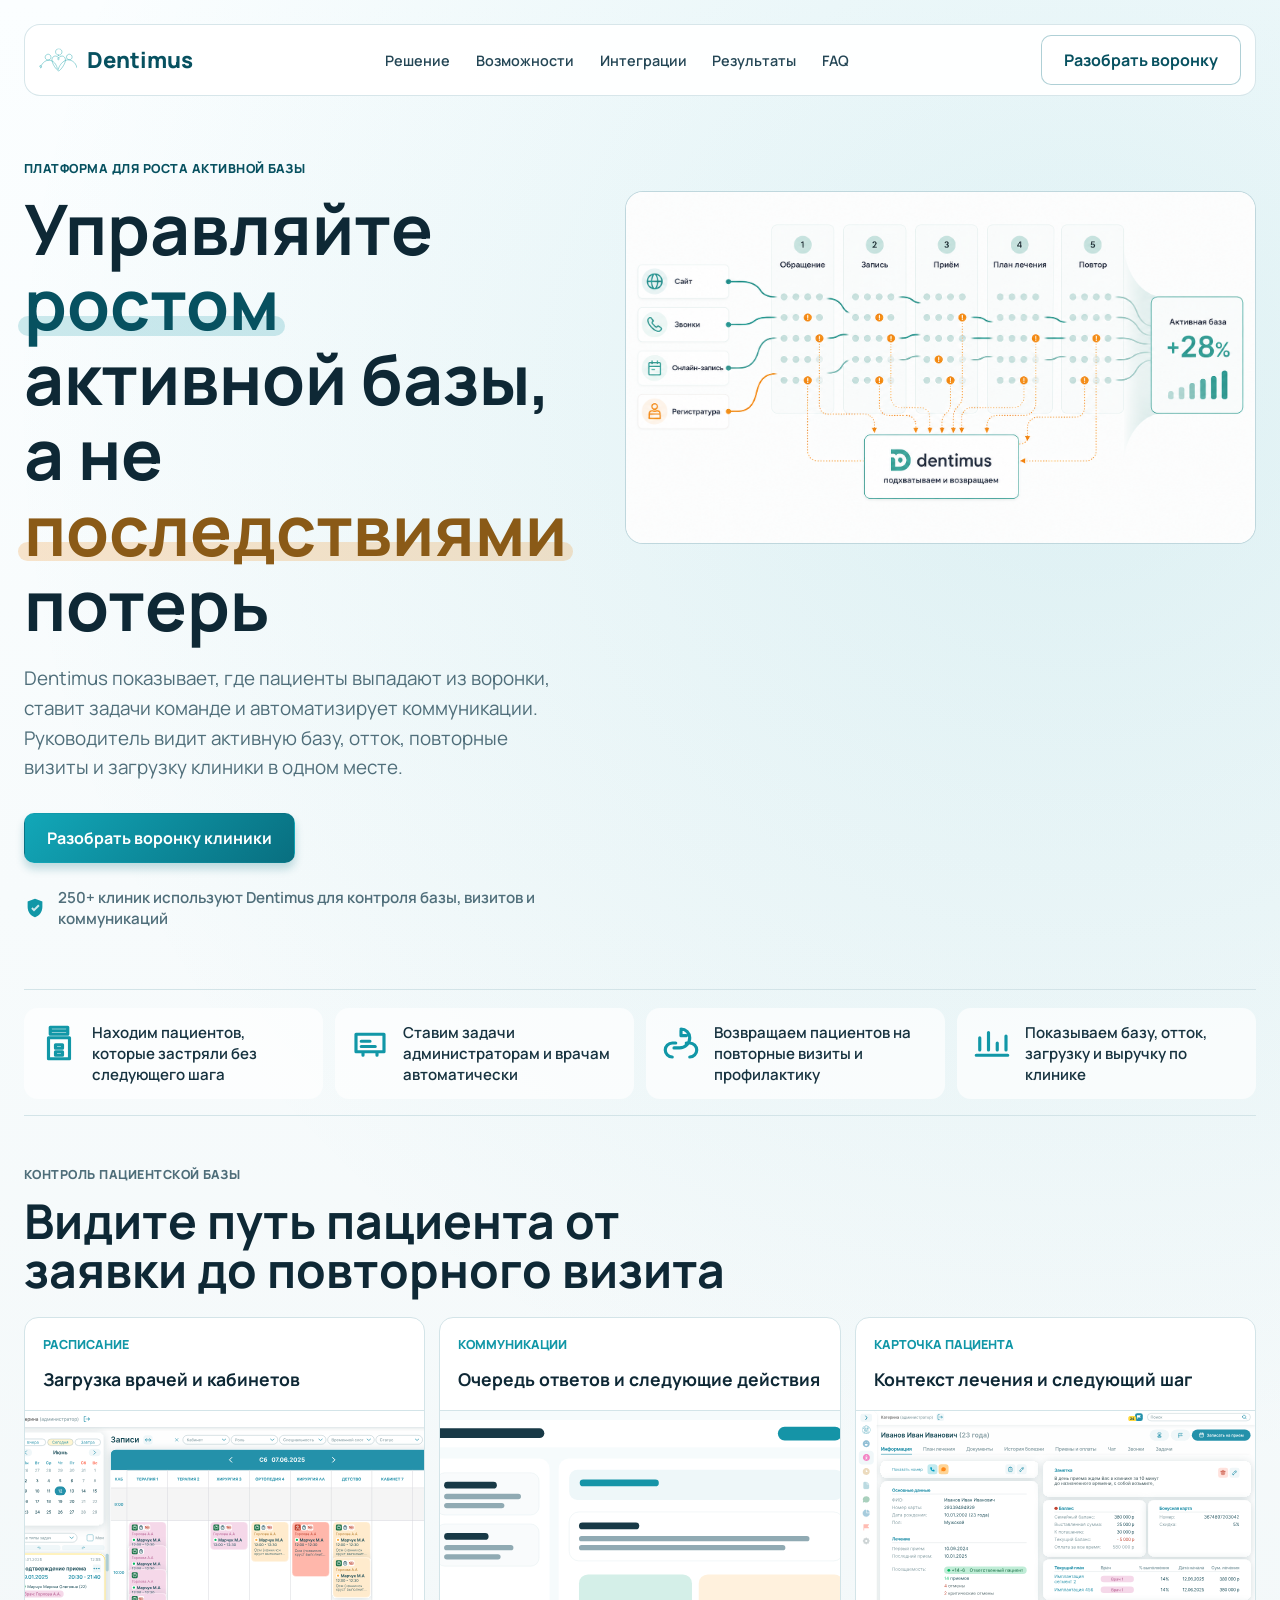
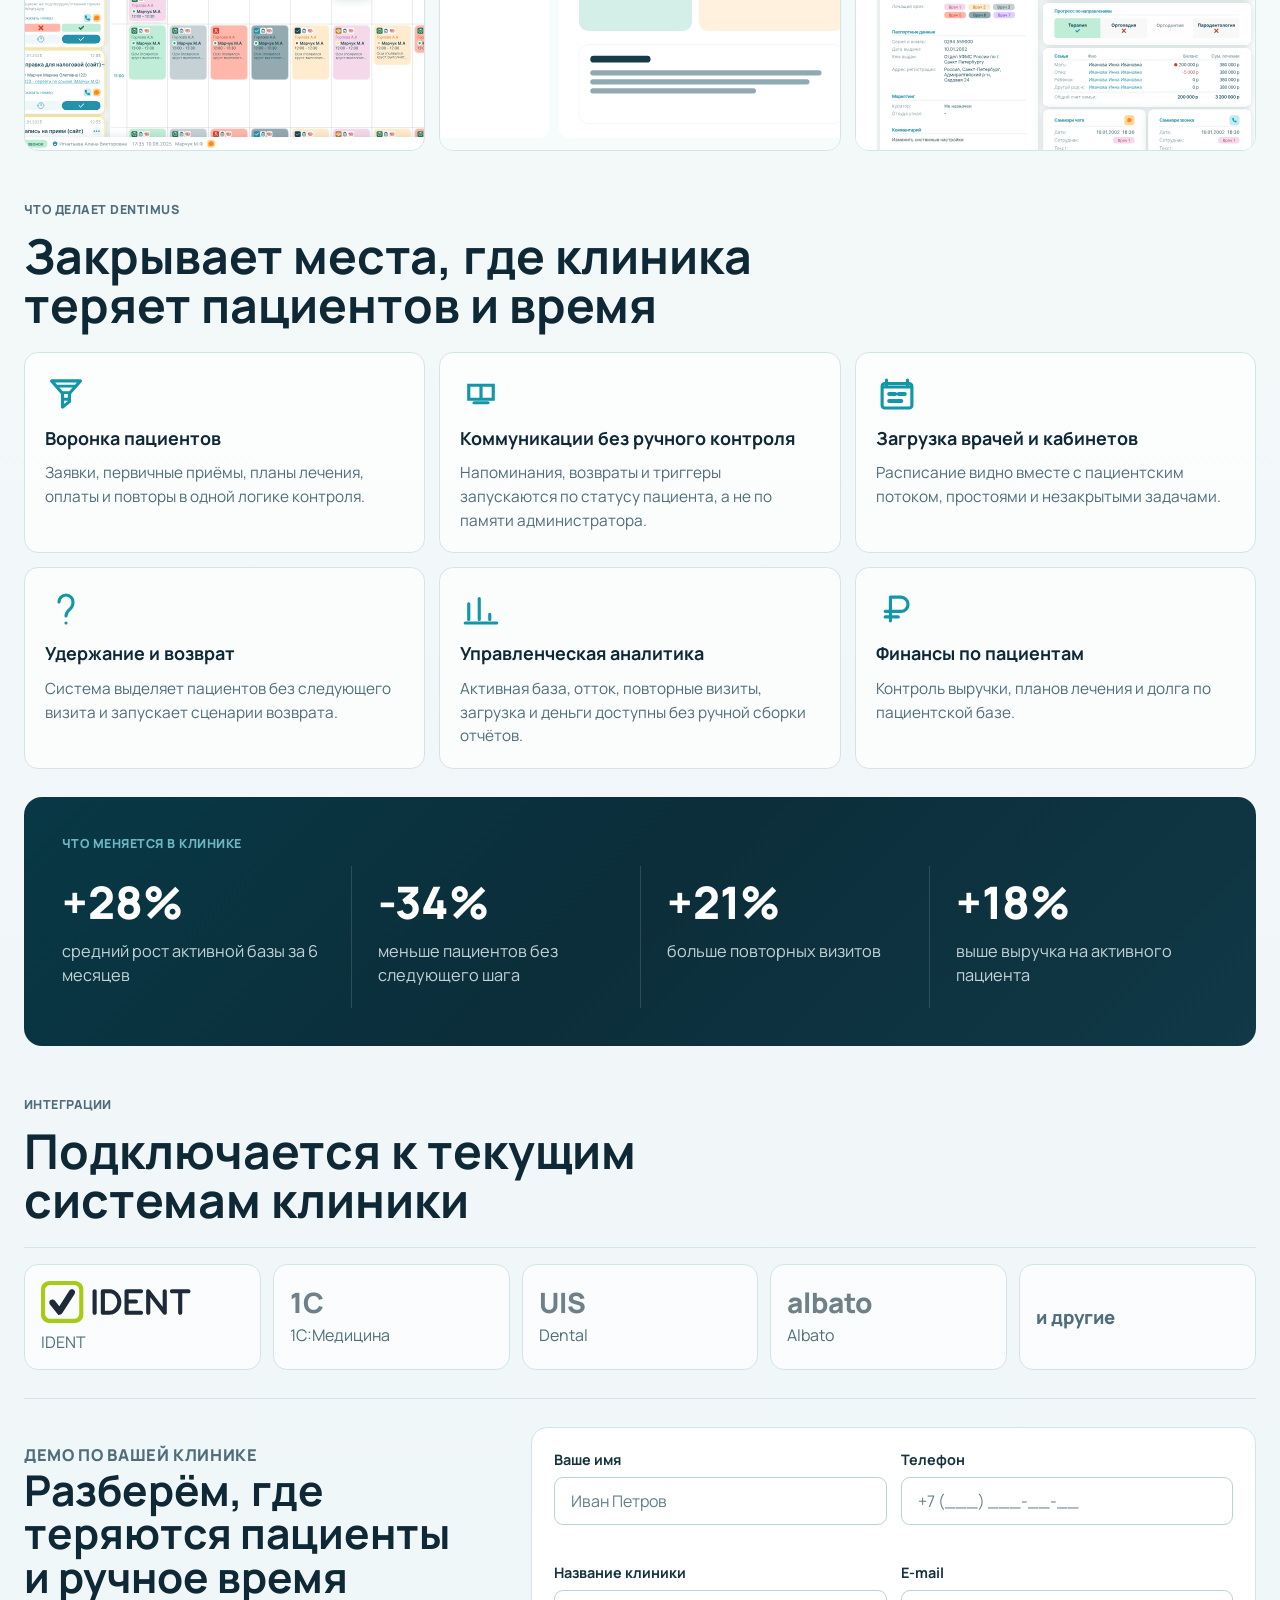
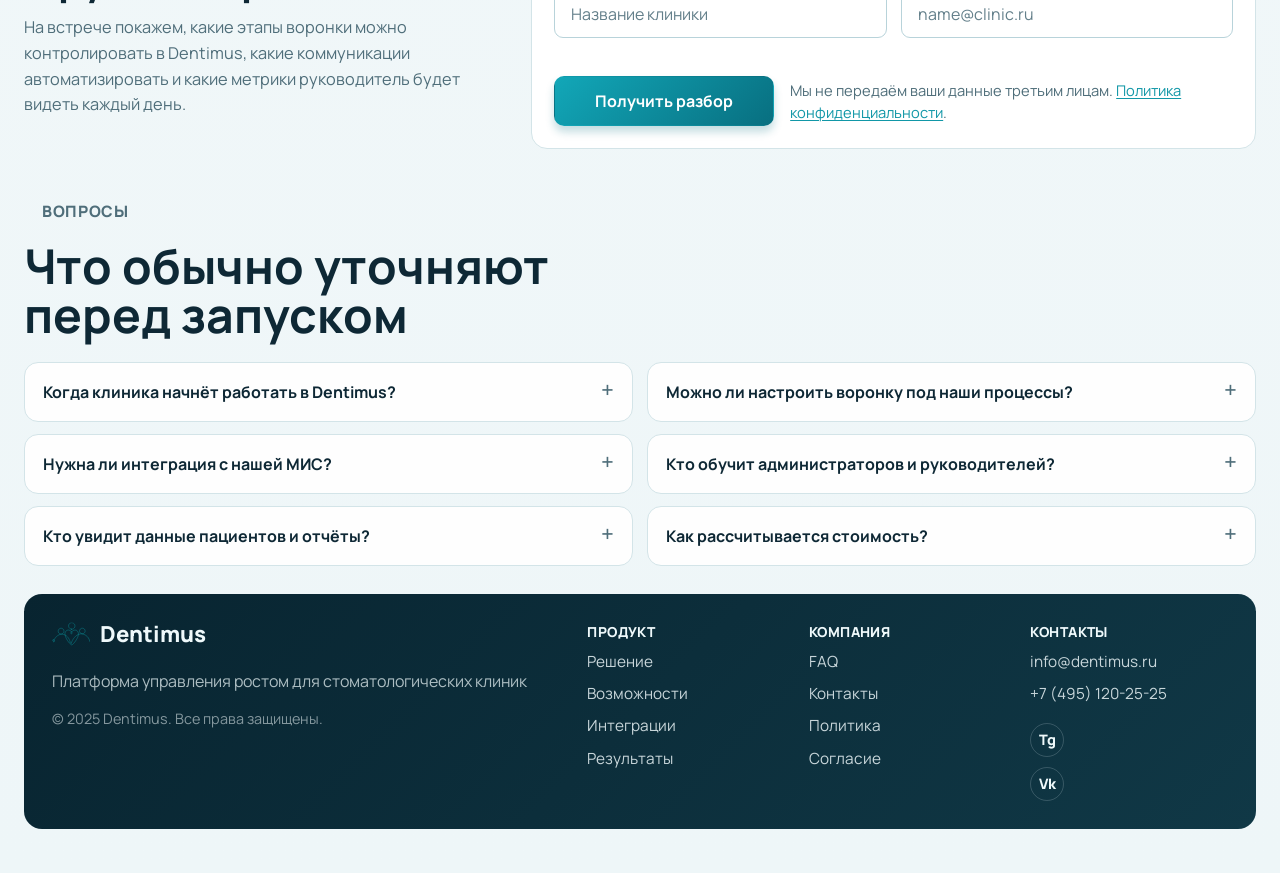
==== commit 3776885b: "Update footer contacts" ====
--- a/index.html
+++ b/index.html
@@ -526,12 +526,11 @@
           </div>
           <div class="footer__contacts">
             <span>Контакты</span>
-            <a href="mailto:info@dentimus.io">info@dentimus.io</a>
+            <a href="mailto:info@dentimus.ru">info@dentimus.ru</a>
             <a href="tel:+74951202525">+7 (495) 120-25-25</a>
             <div class="footer__socials" aria-label="Соцсети">
-              <a href="#" aria-label="Telegram">Tg</a>
-              <a href="#" aria-label="VK">Vk</a>
-              <a href="#" aria-label="LinkedIn">In</a>
+              <a href="https://t.me/dentumclinicru" aria-label="Telegram">Tg</a>
+              <a href="https://vk.com/dentumclinic" aria-label="VK">Vk</a>
             </div>
           </div>
         </div>
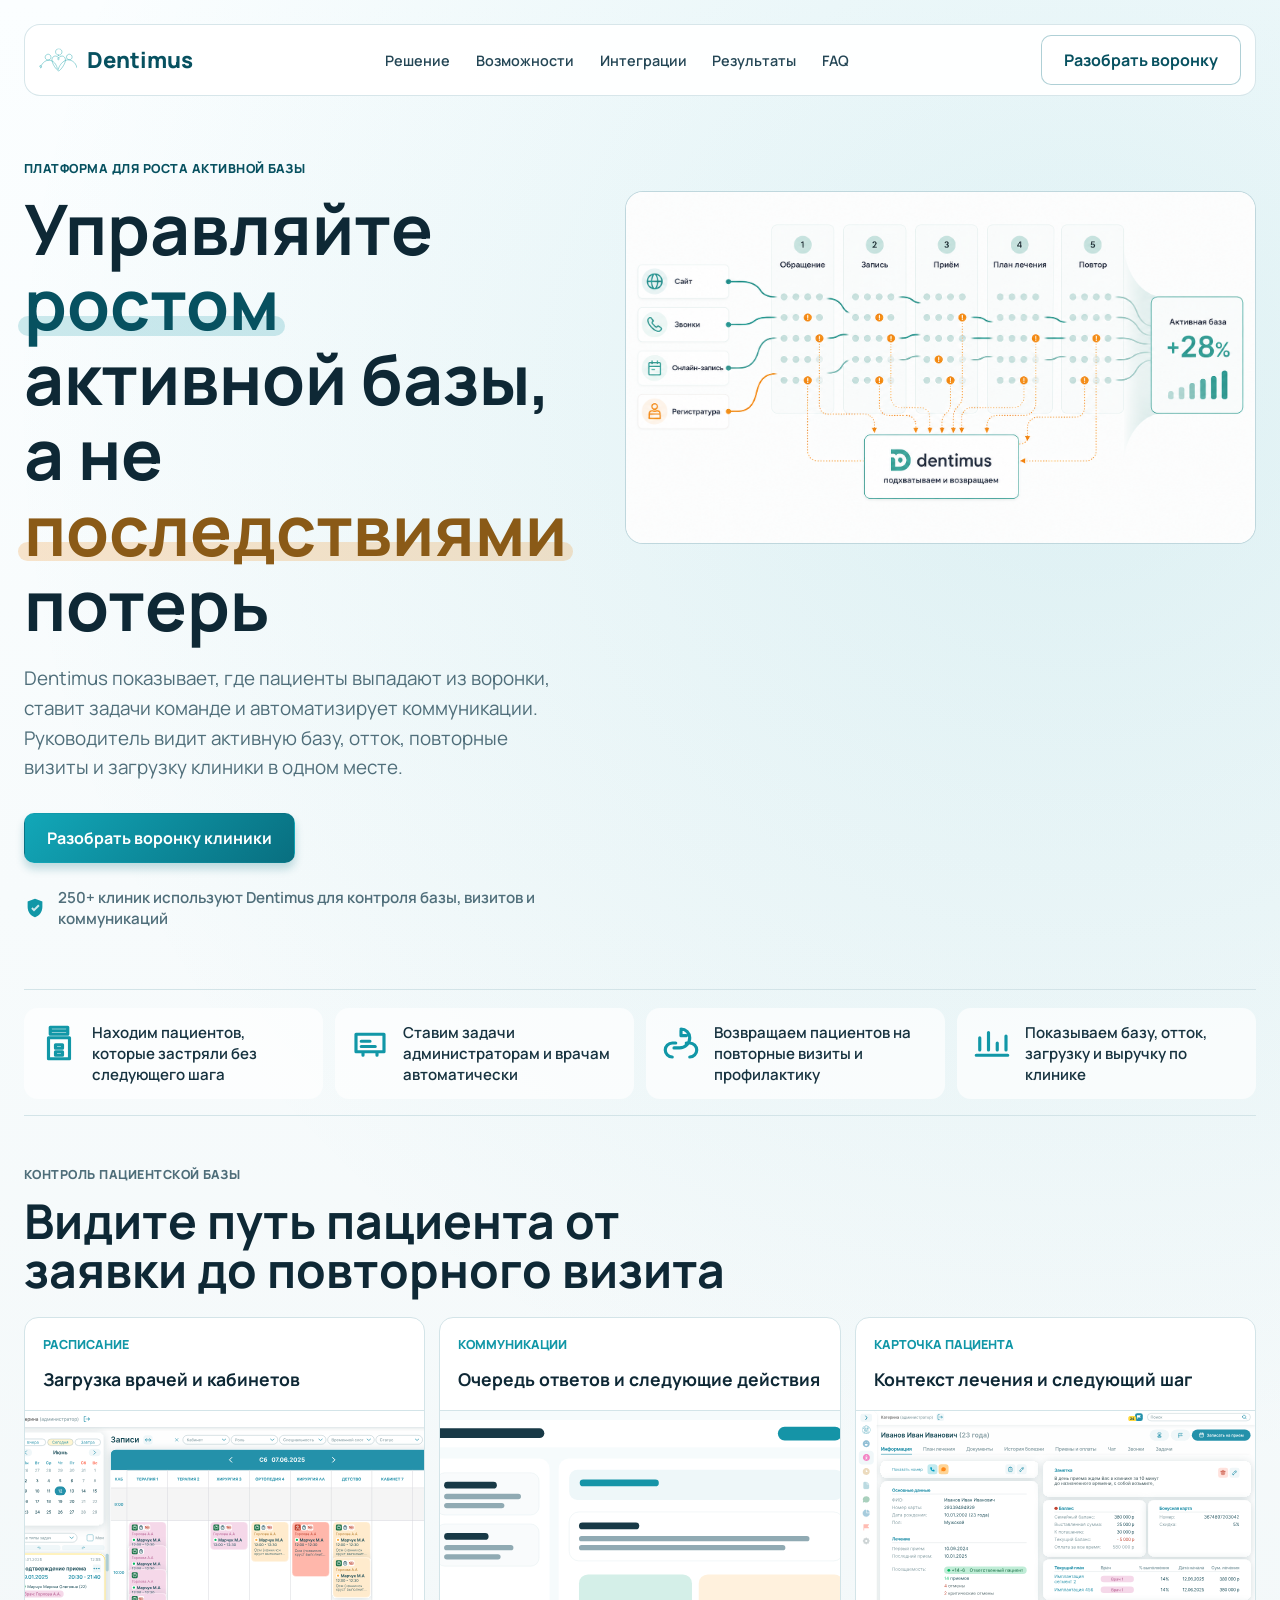
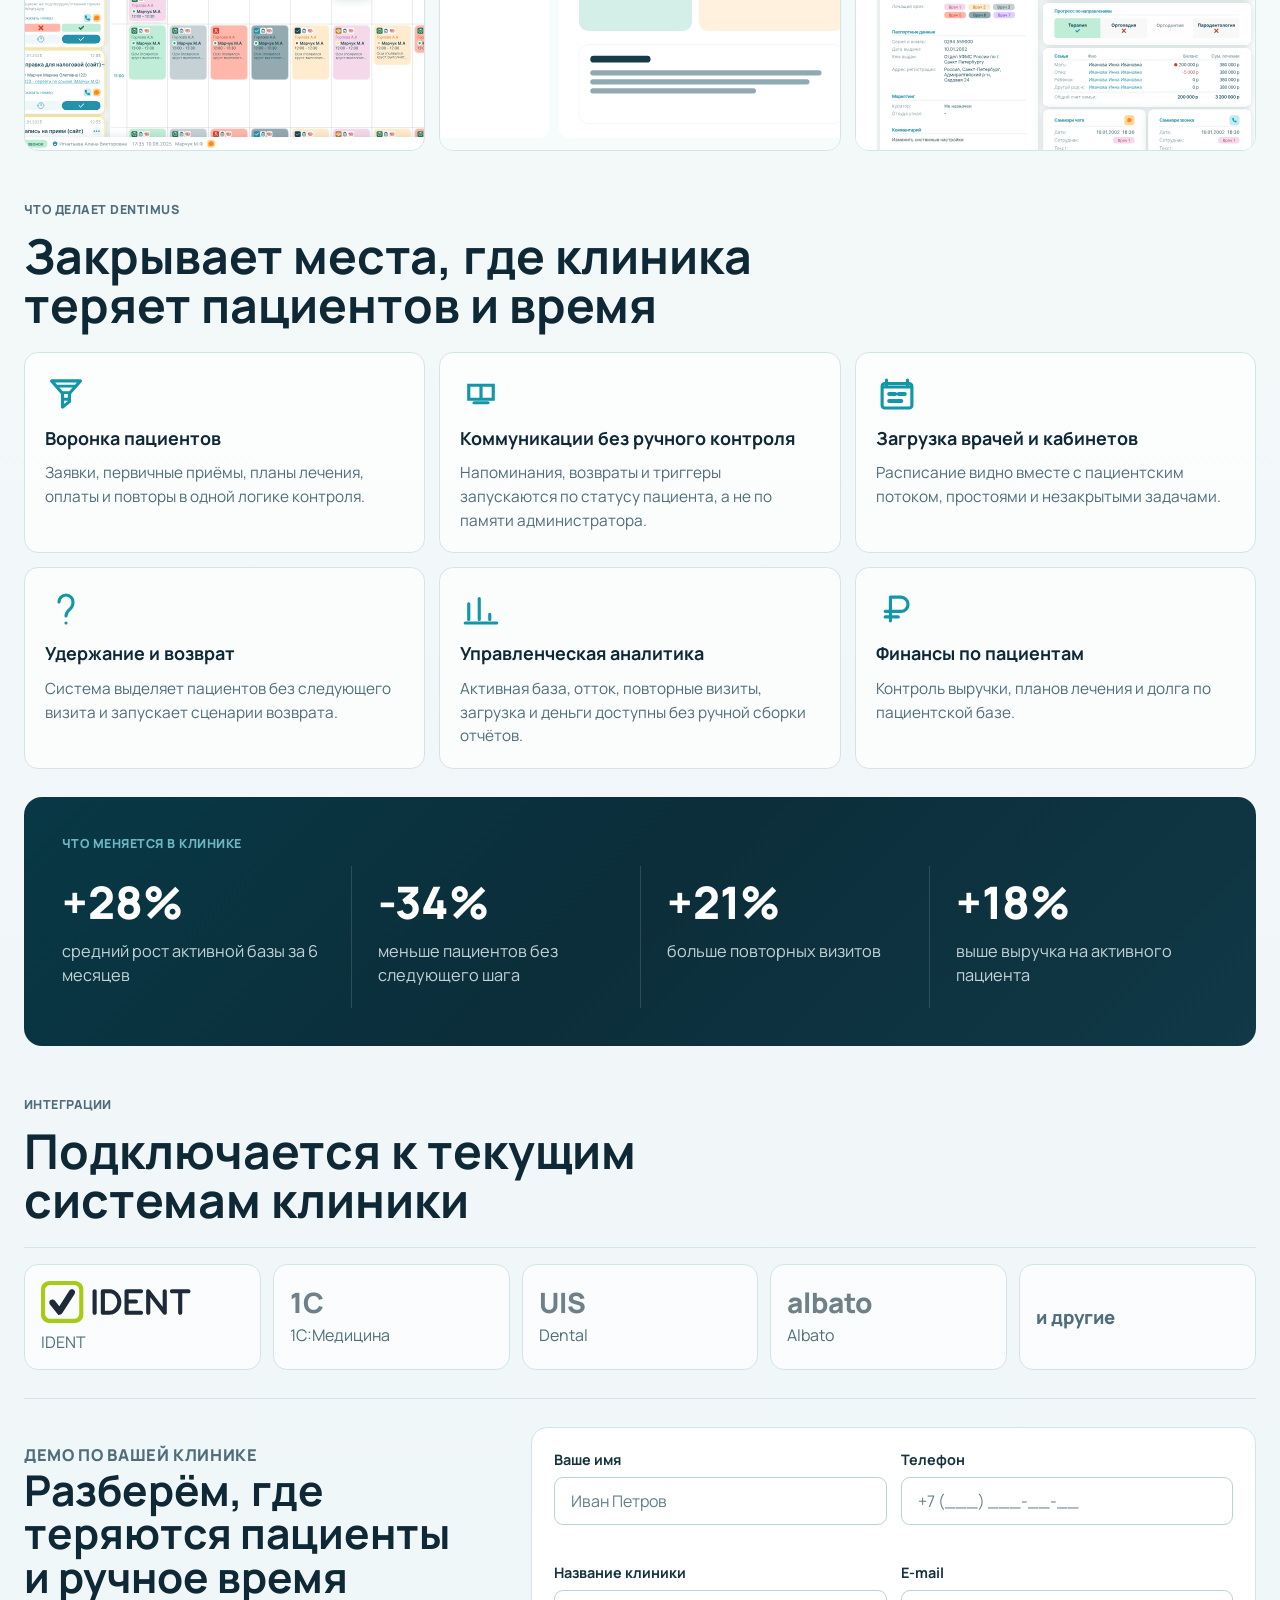
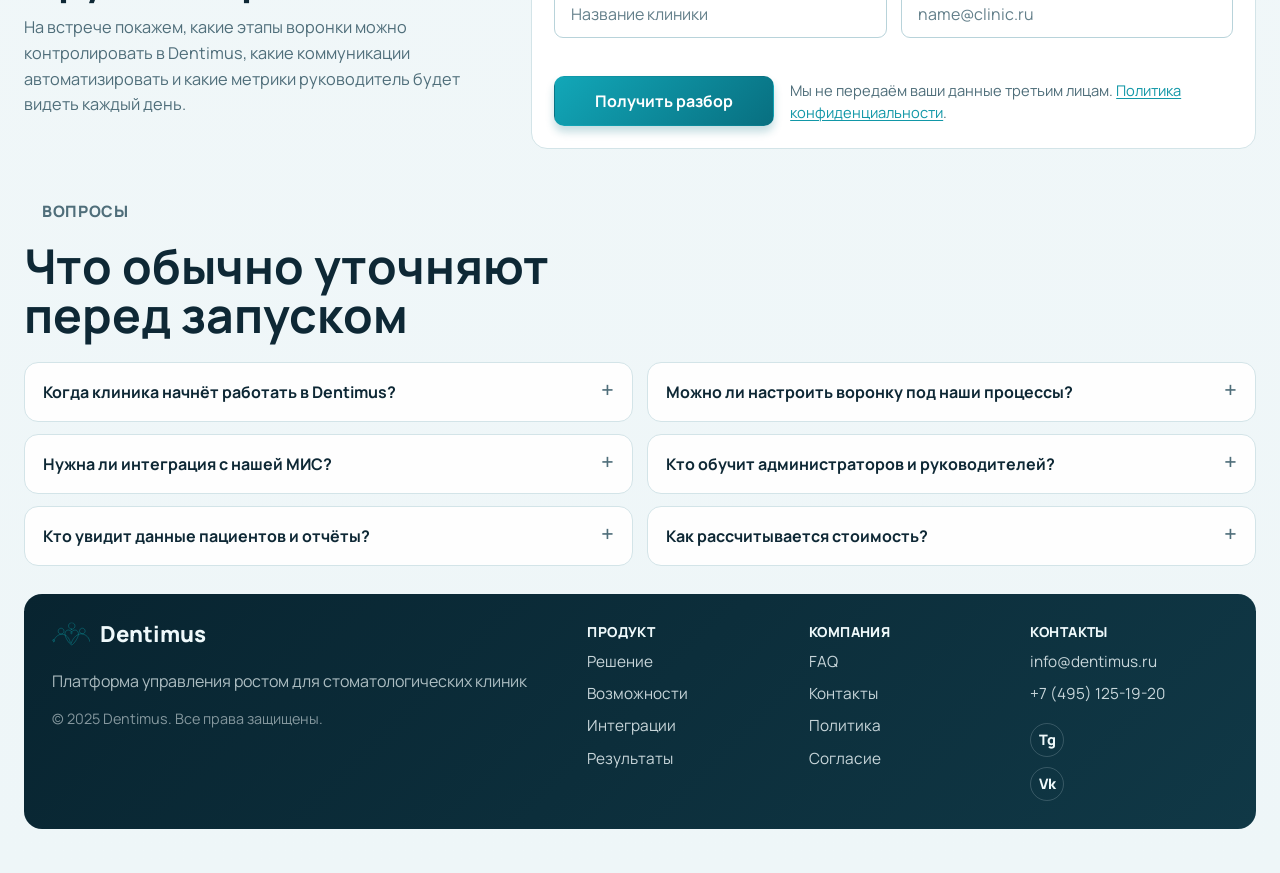
==== commit 3e30cecd: "Update footer phone" ====
--- a/index.html
+++ b/index.html
@@ -527,7 +527,7 @@
           <div class="footer__contacts">
             <span>Контакты</span>
             <a href="mailto:info@dentimus.ru">info@dentimus.ru</a>
-            <a href="tel:+74951202525">+7 (495) 120-25-25</a>
+            <a href="tel:+74951251920">+7 (495) 125-19-20</a>
             <div class="footer__socials" aria-label="Соцсети">
               <a href="https://t.me/dentumclinicru" aria-label="Telegram">Tg</a>
               <a href="https://vk.com/dentumclinic" aria-label="VK">Vk</a>
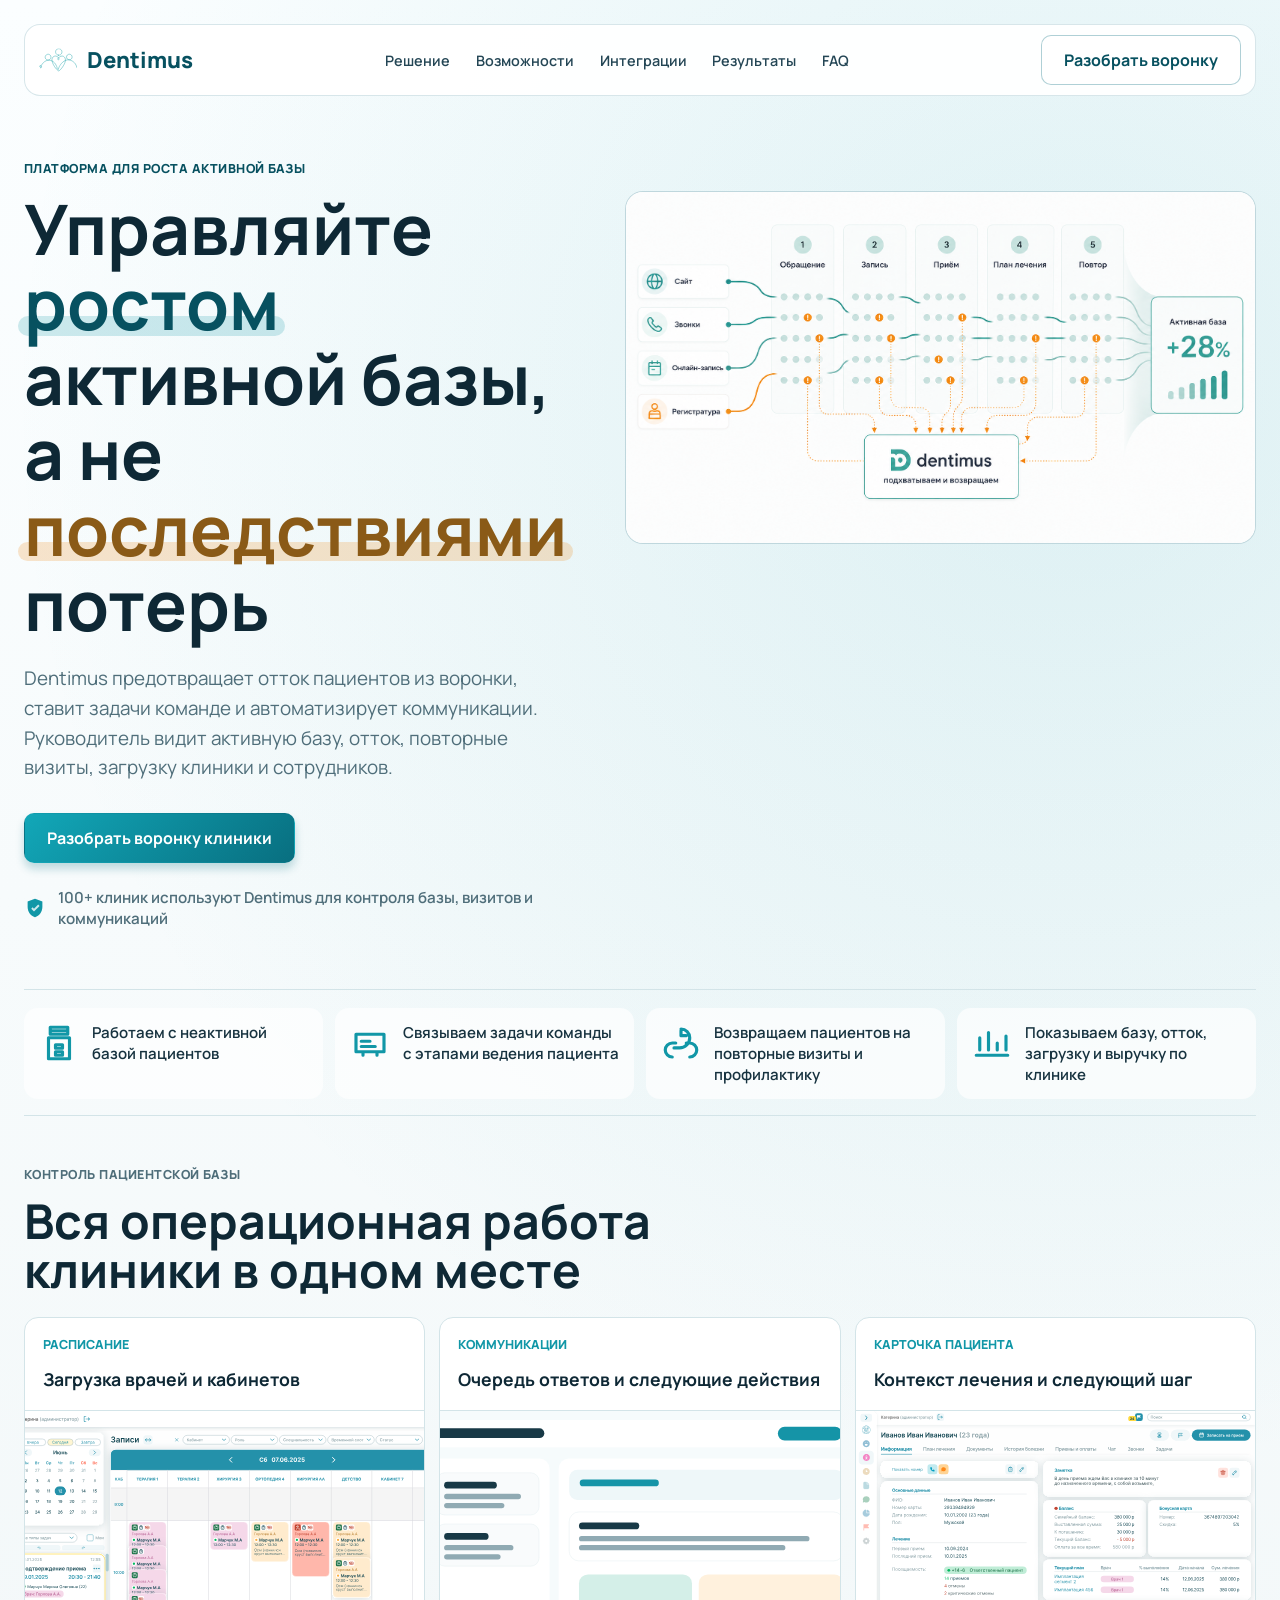
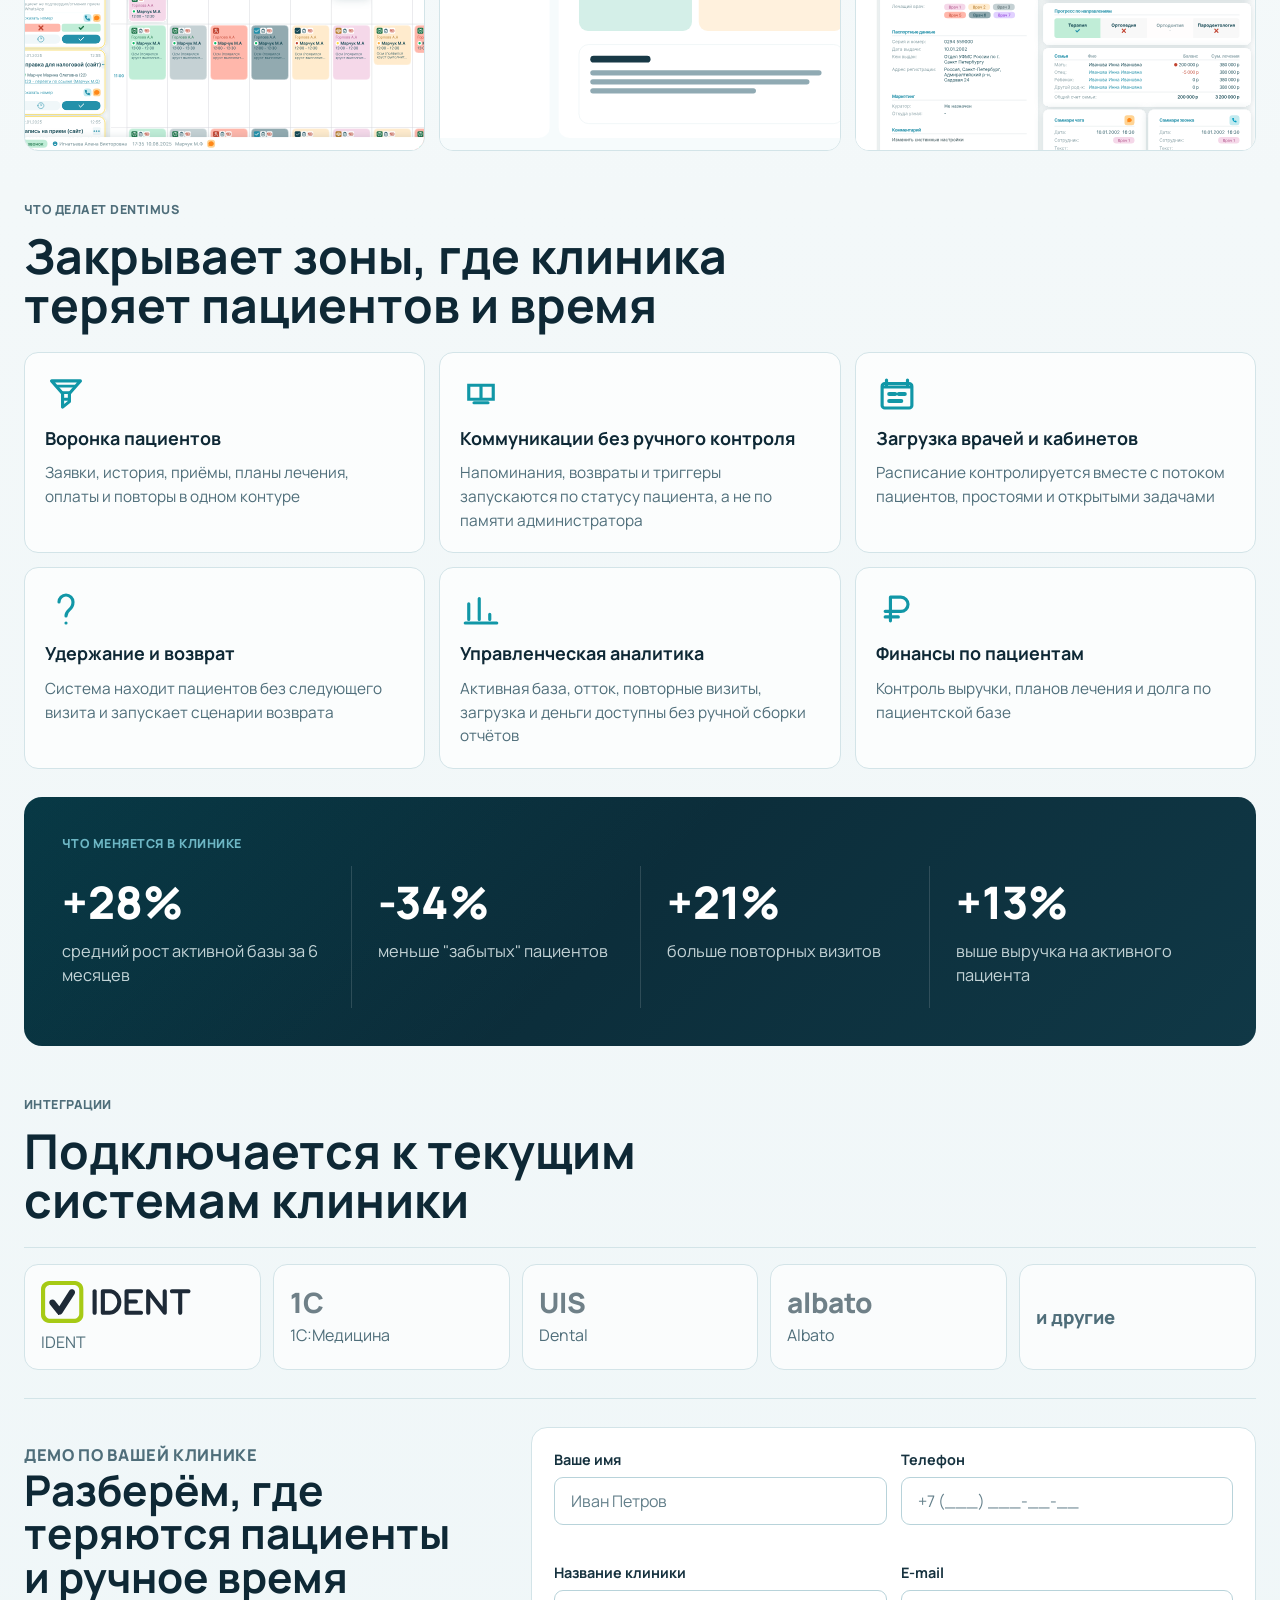
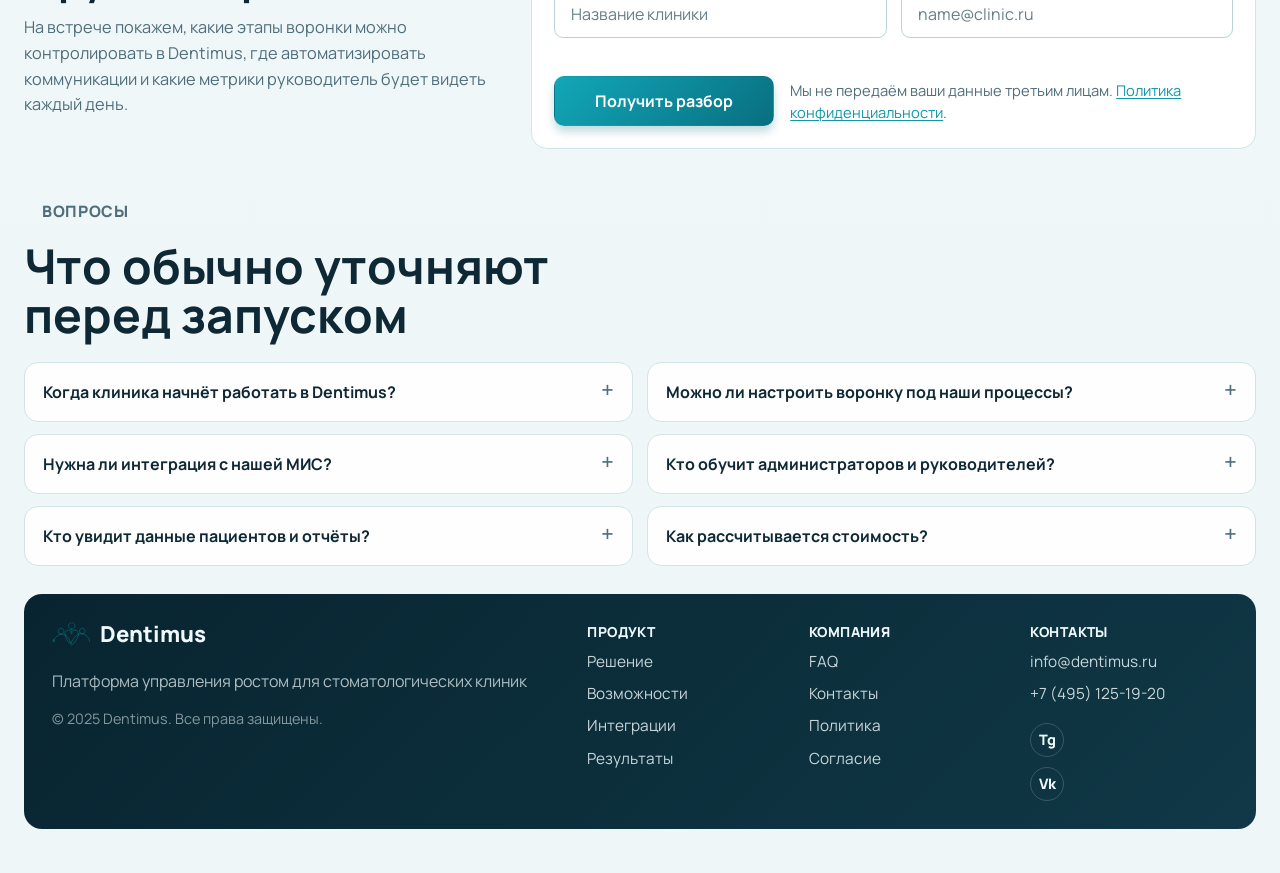
==== commit 86a69e72: "Update index.html мелкие правки текста" ====
--- a/index.html
+++ b/index.html
@@ -47,9 +47,9 @@
               потерь
             </h1>
             <p class="hero__lead">
-              Dentimus показывает, где пациенты выпадают из воронки, ставит задачи
+              Dentimus предотвращает отток пациентов из воронки, ставит задачи
               команде и автоматизирует коммуникации. Руководитель видит активную
-              базу, отток, повторные визиты и загрузку клиники в одном месте.
+              базу, отток, повторные визиты, загрузку клиники и сотрудников.
             </p>
 
             <div class="hero__actions">
@@ -70,7 +70,7 @@
                   />
                 </svg>
               </span>
-              <p>250+ клиник используют Dentimus для контроля базы, визитов и коммуникаций</p>
+              <p>100+ клиник используют Dentimus для контроля базы, визитов и коммуникаций</p>
             </div>
           </div>
 
@@ -99,7 +99,7 @@
                 />
               </svg>
             </span>
-            <p>Находим пациентов, которые застряли без следующего шага</p>
+            <p>Работаем с неактивной базой пациентов</p>
           </article>
 
           <article class="proof-strip__item">
@@ -115,7 +115,7 @@
                 />
               </svg>
             </span>
-            <p>Ставим задачи администраторам и врачам автоматически</p>
+            <p>Связываем задачи команды с этапами ведения пациента</p>
           </article>
 
           <article class="proof-strip__item">
@@ -154,7 +154,7 @@
         <section class="product-proof section" id="solution">
           <div class="section-heading">
             <p class="section-kicker">Контроль пациентской базы</p>
-            <h2>Видите путь пациента от заявки до повторного визита</h2>
+            <h2>Вся операционная работа клиники в одном месте</h2>
           </div>
 
           <div class="product-proof__grid">
@@ -220,7 +220,7 @@
         <section class="capabilities section" id="capabilities">
           <div class="section-heading">
             <p class="section-kicker">Что делает Dentimus</p>
-            <h2>Закрывает места, где клиника теряет пациентов и время</h2>
+            <h2>Закрывает зоны, где клиника теряет пациентов и время</h2>
           </div>
 
           <div class="capabilities__grid">
@@ -244,7 +244,7 @@
                 </svg>
               </span>
               <h3>Воронка пациентов</h3>
-              <p>Заявки, первичные приёмы, планы лечения, оплаты и повторы в одной логике контроля.</p>
+              <p>Заявки, история, приёмы, планы лечения, оплаты и повторы в одном контуре</p>
             </article>
 
             <article class="capability">
@@ -260,7 +260,7 @@
                 </svg>
               </span>
               <h3>Коммуникации без ручного контроля</h3>
-              <p>Напоминания, возвраты и триггеры запускаются по статусу пациента, а не по памяти администратора.</p>
+              <p>Напоминания, возвраты и триггеры запускаются по статусу пациента, а не по памяти администратора</p>
             </article>
 
             <article class="capability">
@@ -284,7 +284,7 @@
                 </svg>
               </span>
               <h3>Загрузка врачей и кабинетов</h3>
-              <p>Расписание видно вместе с пациентским потоком, простоями и незакрытыми задачами.</p>
+              <p>Расписание контролируется вместе с потоком пациентов, простоями и открытыми задачами</p>
             </article>
 
             <article class="capability">
@@ -301,7 +301,7 @@
                 </svg>
               </span>
               <h3>Удержание и возврат</h3>
-              <p>Система выделяет пациентов без следующего визита и запускает сценарии возврата.</p>
+              <p>Система находит пациентов без следующего визита и запускает сценарии возврата</p>
             </article>
 
             <article class="capability">
@@ -317,7 +317,7 @@
                 </svg>
               </span>
               <h3>Управленческая аналитика</h3>
-              <p>Активная база, отток, повторные визиты, загрузка и деньги доступны без ручной сборки отчётов.</p>
+              <p>Активная база, отток, повторные визиты, загрузка и деньги доступны без ручной сборки отчётов</p>
             </article>
 
             <article class="capability">
@@ -334,7 +334,7 @@
                 </svg>
               </span>
               <h3>Финансы по пациентам</h3>
-              <p>Контроль выручки, планов лечения и долга по пациентской базе.</p>
+              <p>Контроль выручки, планов лечения и долга по пациентской базе</p>
             </article>
           </div>
         </section>
@@ -352,14 +352,14 @@
               </article>
               <article class="result-stat">
                 <strong>-34%</strong>
-                <p>меньше пациентов без следующего шага</p>
+                <p>меньше "забытых" пациентов</p>
               </article>
               <article class="result-stat">
                 <strong>+21%</strong>
                 <p>больше повторных визитов</p>
               </article>
               <article class="result-stat">
-                <strong>+18%</strong>
+                <strong>+13%</strong>
                 <p>выше выручка на активного пациента</p>
               </article>
             </div>
@@ -401,7 +401,7 @@
             <h2>Разберём, где теряются пациенты и ручное время</h2>
             <p>
               На встрече покажем, какие этапы воронки можно контролировать в
-              Dentimus, какие коммуникации автоматизировать и какие метрики
+              Dentimus, где автоматизировать коммуникации и какие метрики
               руководитель будет видеть каждый день.
             </p>
           </div>
@@ -469,30 +469,31 @@
             <div class="faq__column">
               <details>
                 <summary>Когда клиника начнёт работать в Dentimus?</summary>
-                <p>Первый рабочий контур запускается за 2-6 недель. Срок зависит от интеграций, данных и числа процессов.</p>
+                <p>Первый рабочий контур запускается за 2-6 недель. Срок зависит от интеграций, данных и числа процессов</p>
               </details>
               <details>
                 <summary>Нужна ли интеграция с нашей МИС?</summary>
-                <p>Да, если нужно работать с текущими данными и не переносить информацию вручную. Состав интеграций уточняем на старте.</p>
+                <p>Да, это позволит работать с текущими данными и не переносить информацию вручную. Состав и сроки интеграций уточняем на старте</p>
               </details>
               <details>
                 <summary>Кто увидит данные пациентов и отчёты?</summary>
-                <p>Доступы, роли и логи действий настраиваются под структуру клиники. Руководители и сотрудники видят только нужные разделы.</p>
+                <p>Доступы, роли и логи действий настраиваются под структуру клиники. Руководители и сотрудники видят только одобренные разделы. 
+                  Мы не имеем доступа к чувствительным данным</p>
               </details>
             </div>
 
             <div class="faq__column">
               <details>
                 <summary>Можно ли настроить воронку под наши процессы?</summary>
-                <p>Да. При запуске фиксируем этапы пути пациента, роли, задачи, триггеры коммуникаций и правила контроля.</p>
+                <p>Да. При запуске фиксируем этапы пути пациента, роли, задачи, триггеры коммуникаций и правила контроля</p>
               </details>
               <details>
                 <summary>Кто обучит администраторов и руководителей?</summary>
-                <p>Команду обучают при запуске. В первые недели сопровождаем работу, собираем вопросы и корректируем настройки.</p>
+                <p>Команду обучают при запуске. В первые недели сопровождаем работу, собираем вопросы и корректируем настройки</p>
               </details>
               <details>
                 <summary>Как рассчитывается стоимость?</summary>
-                <p>Стоимость зависит от числа пользователей, контуров автоматизации и интеграций. Тариф считаем после короткого разбора клиники.</p>
+                <p>Стоимость зависит от числа пользователей, контуров автоматизации и интеграций. Тариф считаем после короткого разбора клиники</p>
               </details>
             </div>
           </div>
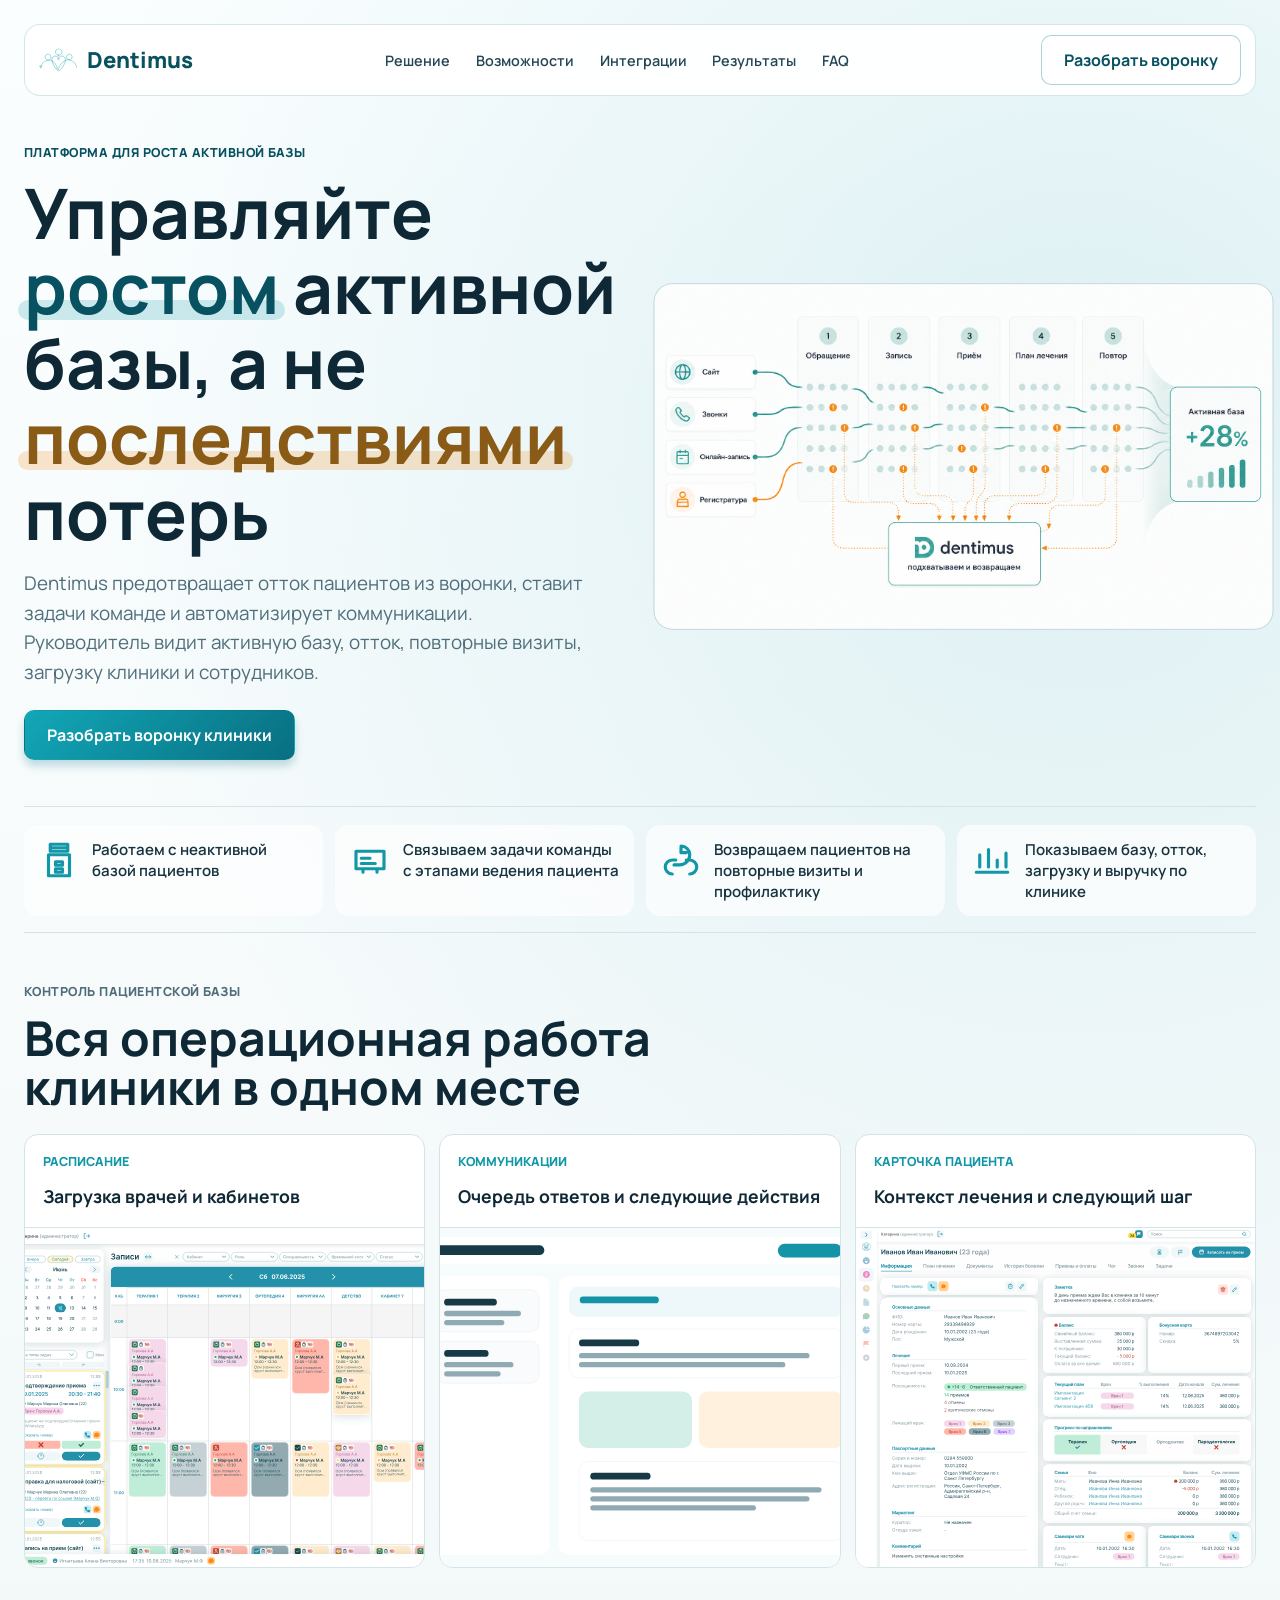
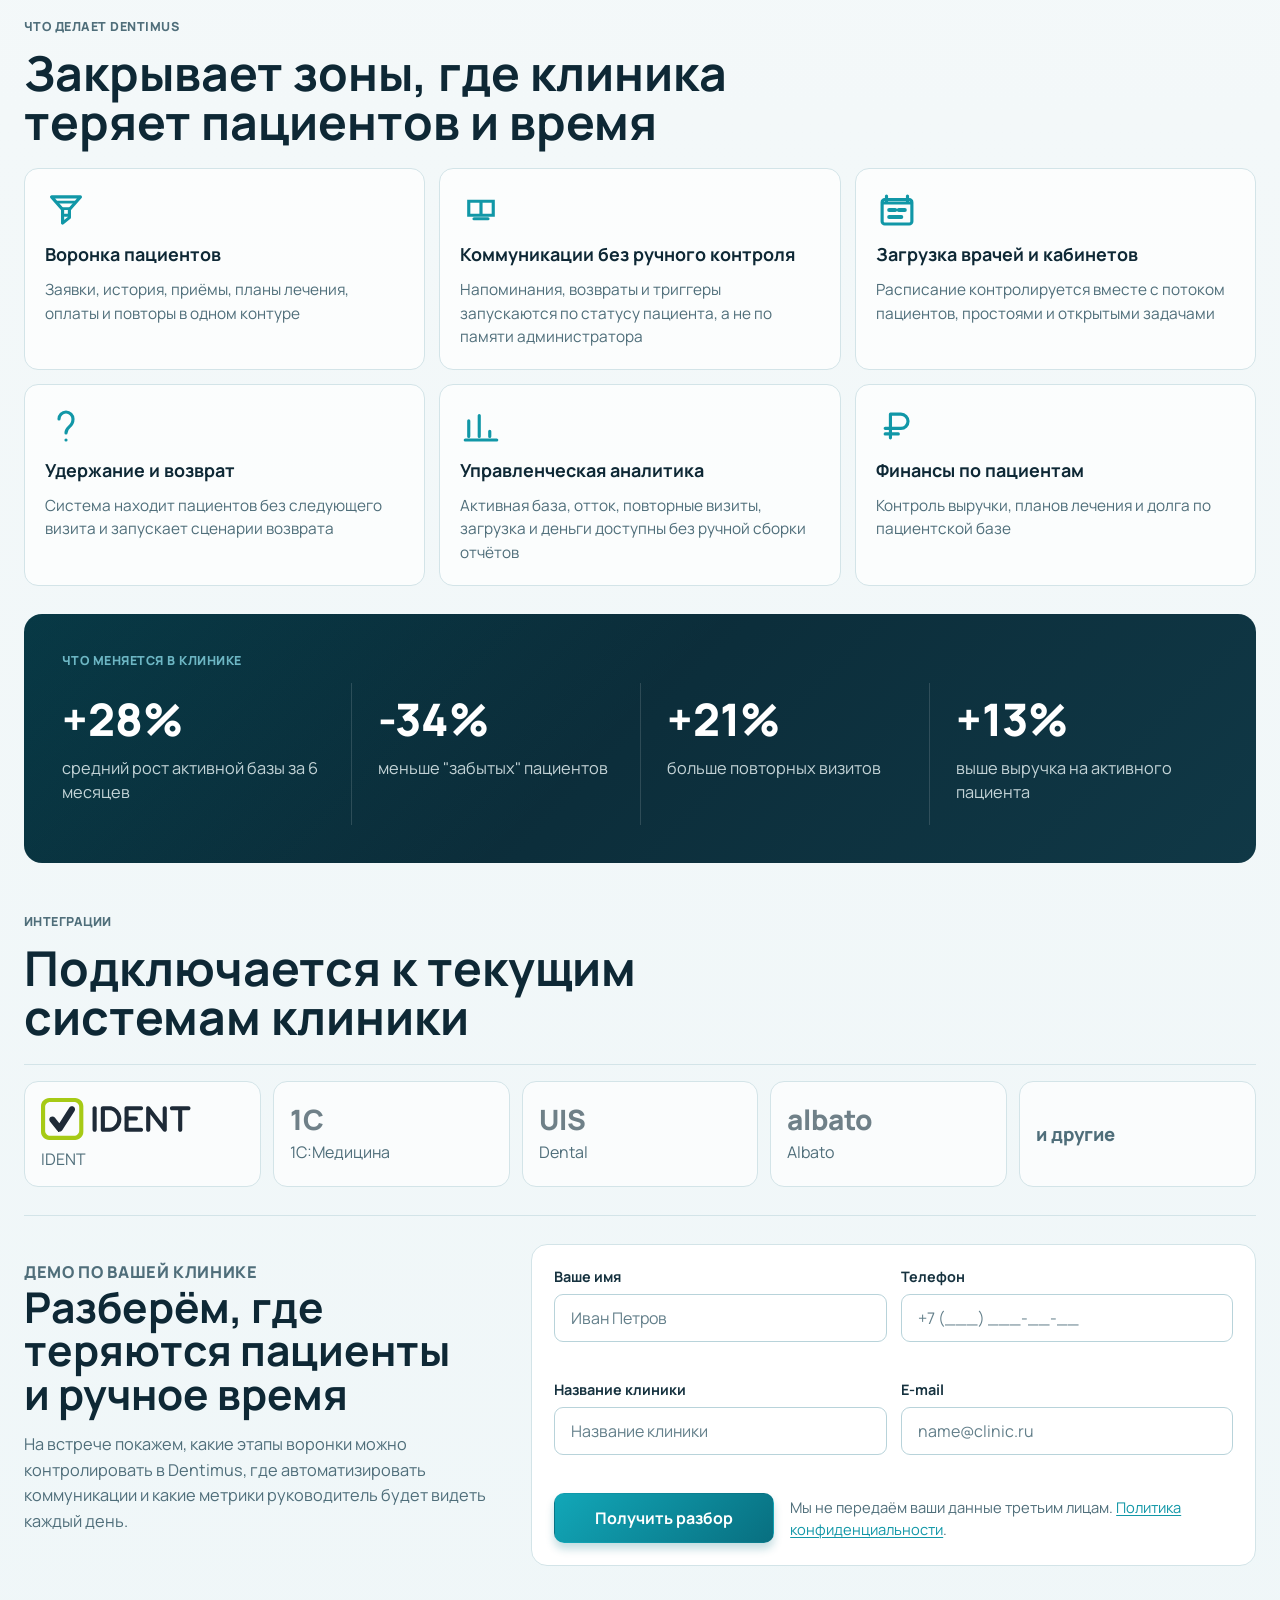
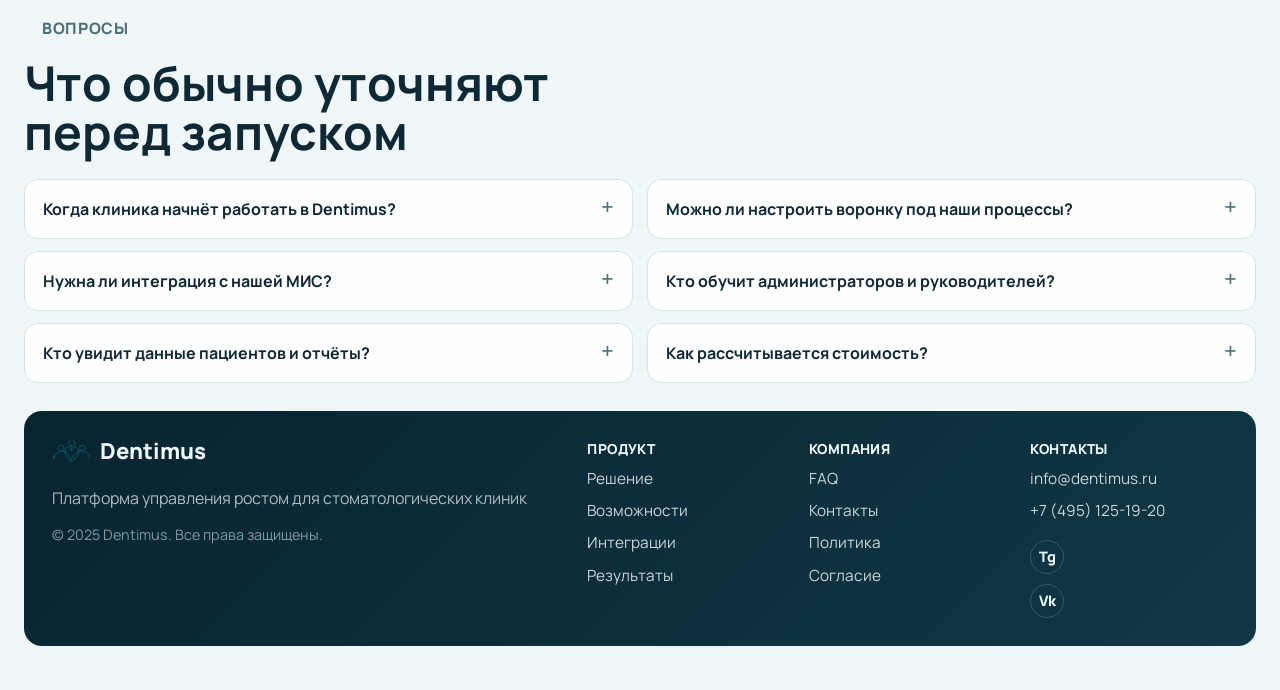
==== commit 79bf75c0: "Refine hero layout density" ====
--- a/index.html
+++ b/index.html
@@ -14,6 +14,7 @@
       href="https://fonts.googleapis.com/css2?family=Manrope:wght@400;500;600;700;800&display=swap"
       rel="stylesheet"
     />
+    <link rel="icon" href="./assets/favicon.svg" type="image/svg+xml" />
     <link rel="stylesheet" href="./styles.css" />
   </head>
   <body>
@@ -55,31 +56,22 @@
             <div class="hero__actions">
               <a href="#lead-form" class="button button--primary">Разобрать воронку клиники</a>
             </div>
-
-            <div class="hero__proof">
-              <span class="hero__proof-icon" aria-hidden="true">
-                <svg viewBox="0 0 24 24">
-                  <path
-                    d="M12 2 4 5v6c0 5.1 3.4 9.9 8 11 4.6-1.1 8-5.9 8-11V5l-8-3Z"
-                    fill="currentColor"
-                    opacity=".18"
-                  />
-                  <path
-                    d="M12 2 4 5v6c0 5.1 3.4 9.9 8 11 4.6-1.1 8-5.9 8-11V5l-8-3Zm-1.1 13.8-3-3 1.5-1.5 1.5 1.6 4.6-4.7 1.5 1.5-6.1 6.1Z"
-                    fill="currentColor"
-                  />
-                </svg>
-              </span>
-              <p>100+ клиник используют Dentimus для контроля базы, визитов и коммуникаций</p>
-            </div>
           </div>
 
           <div class="hero__diagram" aria-label="Схема роста активной базы">
-            <img
-              class="diagram diagram--asset"
-              src="./assets/dentimus_infographic.svg"
-              alt="Dentimus подхватывает пациентов на этапах от обращения до повторного визита и помогает растить активную базу"
-            />
+            <button
+              class="hero__diagram-zoom"
+              type="button"
+              data-full="./assets/dentimus_infographic.svg"
+              data-caption="Схема роста активной базы"
+              aria-label="Увеличить схему роста активной базы"
+            >
+              <img
+                class="diagram diagram--asset"
+                src="./assets/dentimus_infographic.svg"
+                alt="Dentimus подхватывает пациентов на этапах от обращения до повторного визита и помогает растить активную базу"
+              />
+            </button>
           </div>
         </section>
       </header>
@@ -602,12 +594,12 @@
         phoneInput.value = formatRuPhone(digits);
 
         if (rawDigits.length > 11 || phoneInput.dataset.tooLong === "true") {
-          setFieldError(phoneInput, "В номере должно быть 10 цифр после +7.");
+          setFieldError(phoneInput, "В номере должно быть 10 цифр после +7");
           return false;
         }
 
         if (digits.length !== 11) {
-          setFieldError(phoneInput, "Введите 10 цифр номера после +7.");
+          setFieldError(phoneInput, "Введите номер после +7");
           return false;
         }
 
@@ -622,12 +614,12 @@
         emailInput.value = value;
 
         if (!value) {
-          setFieldError(emailInput, "Введите e-mail.");
+          setFieldError(emailInput, "Введите e-mail");
           return false;
         }
 
         if (!emailPattern.test(value)) {
-          setFieldError(emailInput, "Введите корректный e-mail.");
+          setFieldError(emailInput, "Введите корректный e-mail");
           return false;
         }
 
@@ -638,7 +630,7 @@
       leadForm?.querySelectorAll("input[required]").forEach((input) => {
         input.addEventListener("input", () => {
           if (input.name === "phone") return;
-          setFieldError(input, input.value.trim() ? "" : "Заполните поле.");
+          setFieldError(input, input.value.trim() ? "" : "Заполните поле");
         });
       });
 
@@ -664,7 +656,7 @@
       leadForm?.addEventListener("submit", (event) => {
         const requiredFieldsValid = Array.from(leadForm.querySelectorAll("input[required]")).map((input) => {
           const isValid = Boolean(input.value.trim());
-          setFieldError(input, isValid ? "" : "Заполните поле.");
+          setFieldError(input, isValid ? "" : "Заполните поле");
           return isValid;
         }).every(Boolean);
         const phoneValid = validatePhone();
@@ -684,7 +676,7 @@
       const viewerTitle = viewer?.querySelector("#image-viewer-title");
       const closeViewer = viewer?.querySelector(".image-viewer__close");
 
-      document.querySelectorAll(".product-card__zoom").forEach((button) => {
+      document.querySelectorAll(".product-card__zoom, .hero__diagram-zoom").forEach((button) => {
         button.addEventListener("click", () => {
           if (!viewer || !viewerImage || !viewerTitle) return;
 
--- a/styles.css
+++ b/styles.css
@@ -180,10 +180,10 @@
 
 .hero {
   display: grid;
-  grid-template-columns: minmax(0, 0.92fr) minmax(500px, 1.08fr);
-  gap: clamp(34px, 5vw, 68px);
-  align-items: start;
-  padding: clamp(36px, 5vw, 64px) 0 32px;
+  grid-template-columns: minmax(0, 1.02fr) minmax(520px, 0.98fr);
+  gap: clamp(20px, 3vw, 40px);
+  align-items: center;
+  padding: clamp(24px, 4vw, 48px) 0 18px;
 }
 
 .section-kicker {
@@ -210,7 +210,7 @@
 }
 
 .hero h1 {
-  max-width: 12ch;
+  max-width: 13.5ch;
   font-size: 4.35rem;
   line-height: 1.08;
 }
@@ -264,7 +264,7 @@
 
 .hero__lead {
   max-width: 35rem;
-  margin: 22px 0 0;
+  margin: 18px 0 0;
   font-size: 1.18rem;
   line-height: 1.58;
   text-wrap: pretty;
@@ -274,38 +274,33 @@
   display: flex;
   align-items: center;
   gap: 14px;
-  margin-top: 30px;
-}
-
-.hero__proof {
-  display: inline-flex;
-  align-items: center;
-  gap: 12px;
-  margin-top: 24px;
-  color: var(--muted);
-  font-size: 0.95rem;
-  font-weight: 600;
-}
-
-.hero__proof p {
-  margin: 0;
-}
-
-.hero__proof-icon {
-  width: 22px;
-  height: 22px;
-  color: var(--brand);
-  flex: 0 0 auto;
+  margin-top: 22px;
 }
 
 .hero__diagram {
   min-width: 0;
-  margin-top: 31px;
+  margin-top: 10px;
   padding: 0;
   overflow: hidden;
   border: 1px solid rgba(184, 211, 218, 0.9);
   border-radius: var(--radius-shell);
   background: rgba(255, 255, 255, 0.98);
+  transform: scale(1.06);
+  transform-origin: center;
+}
+
+.hero__diagram-zoom {
+  display: block;
+  width: 100%;
+  padding: 0;
+  border: 0;
+  background: transparent;
+  cursor: zoom-in;
+}
+
+.hero__diagram-zoom:focus-visible {
+  outline: 3px solid rgba(6, 150, 165, 0.34);
+  outline-offset: -3px;
 }
 
 .diagram {
@@ -929,18 +924,15 @@
     margin-top: 18px;
   }
 
-  .hero__proof {
-    margin-top: 18px;
-  }
-
   .button--ghost {
     min-height: auto;
   }
 
   .hero__diagram {
     width: calc(100% + 96px);
-    margin: -12px -48px 0;
+    margin: -2px -48px 0;
     overflow-x: auto;
+    transform: none;
   }
 
   .diagram--asset {
@@ -1020,11 +1012,6 @@
     letter-spacing: 0;
   }
 
-  .hero__proof {
-    align-items: flex-start;
-    font-size: 0.9rem;
-  }
-
   .hero__diagram {
     width: calc(100% + 64px);
     margin-right: -32px;
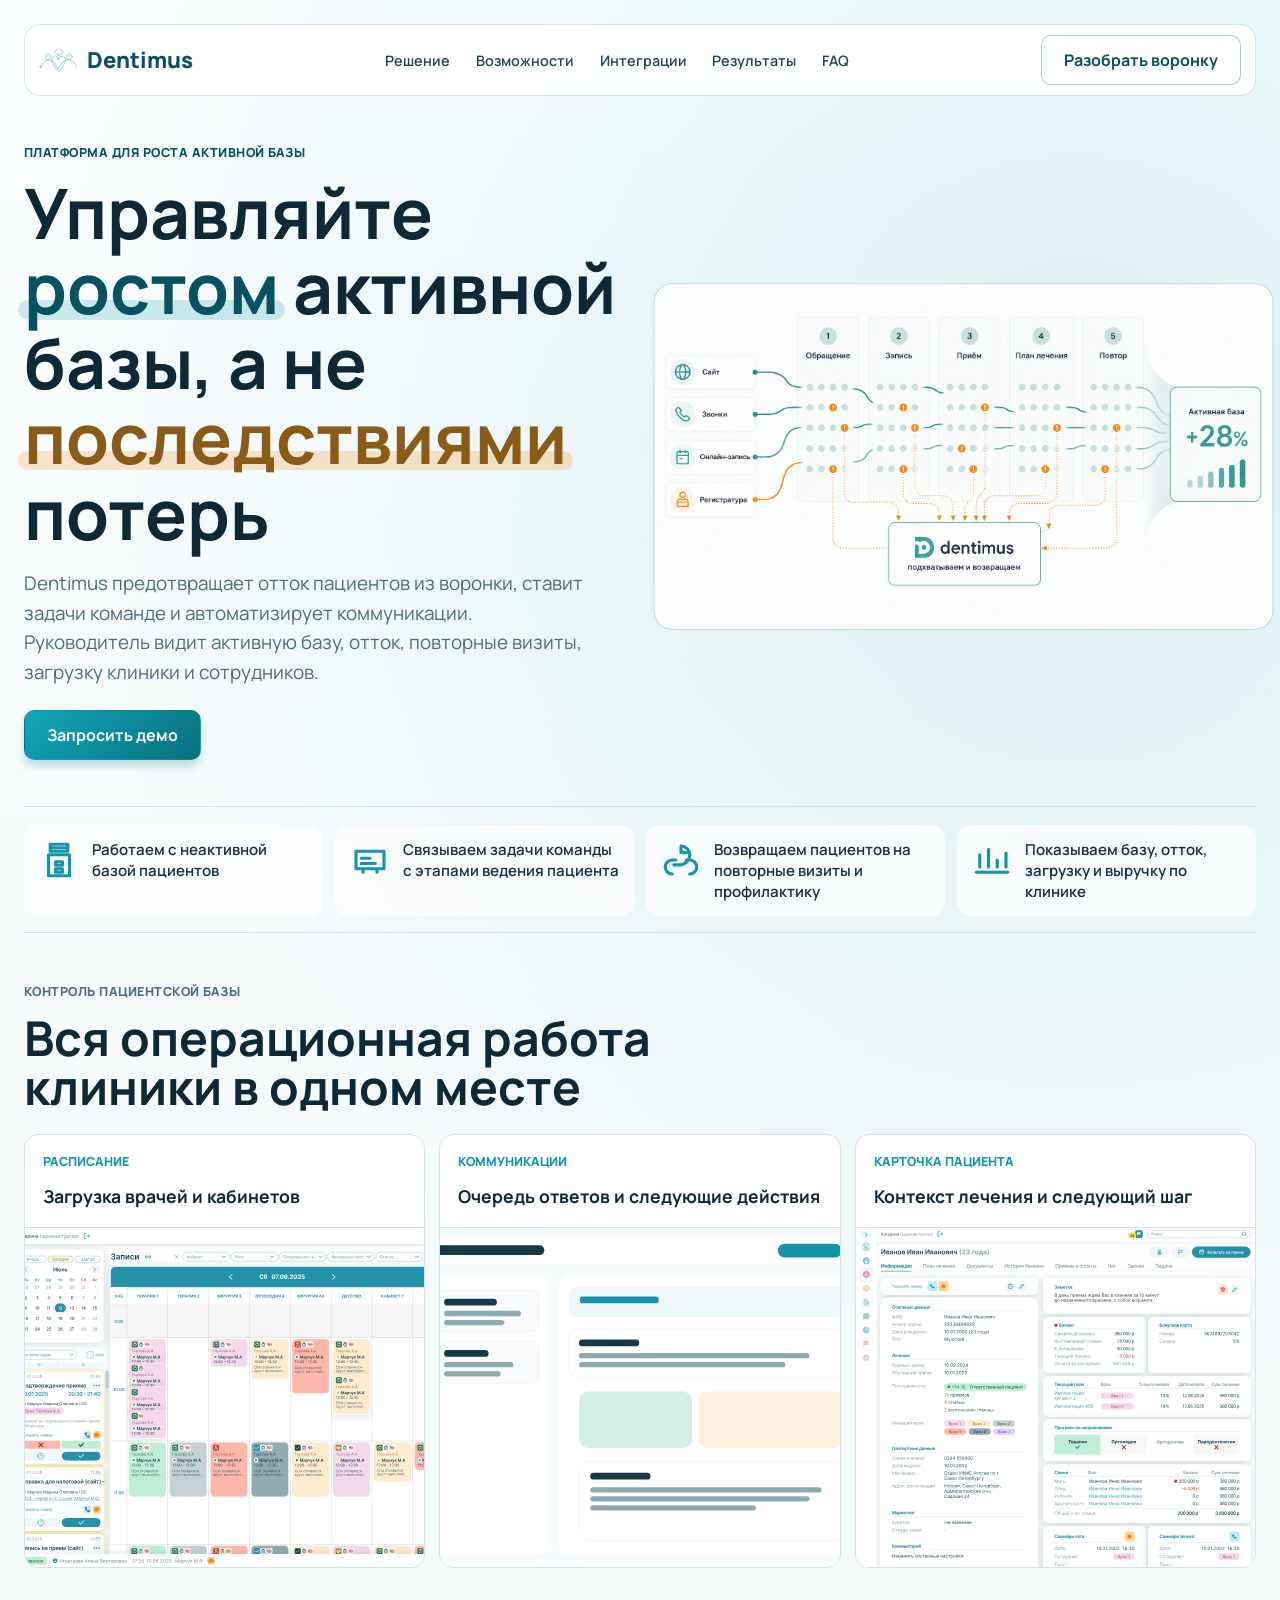
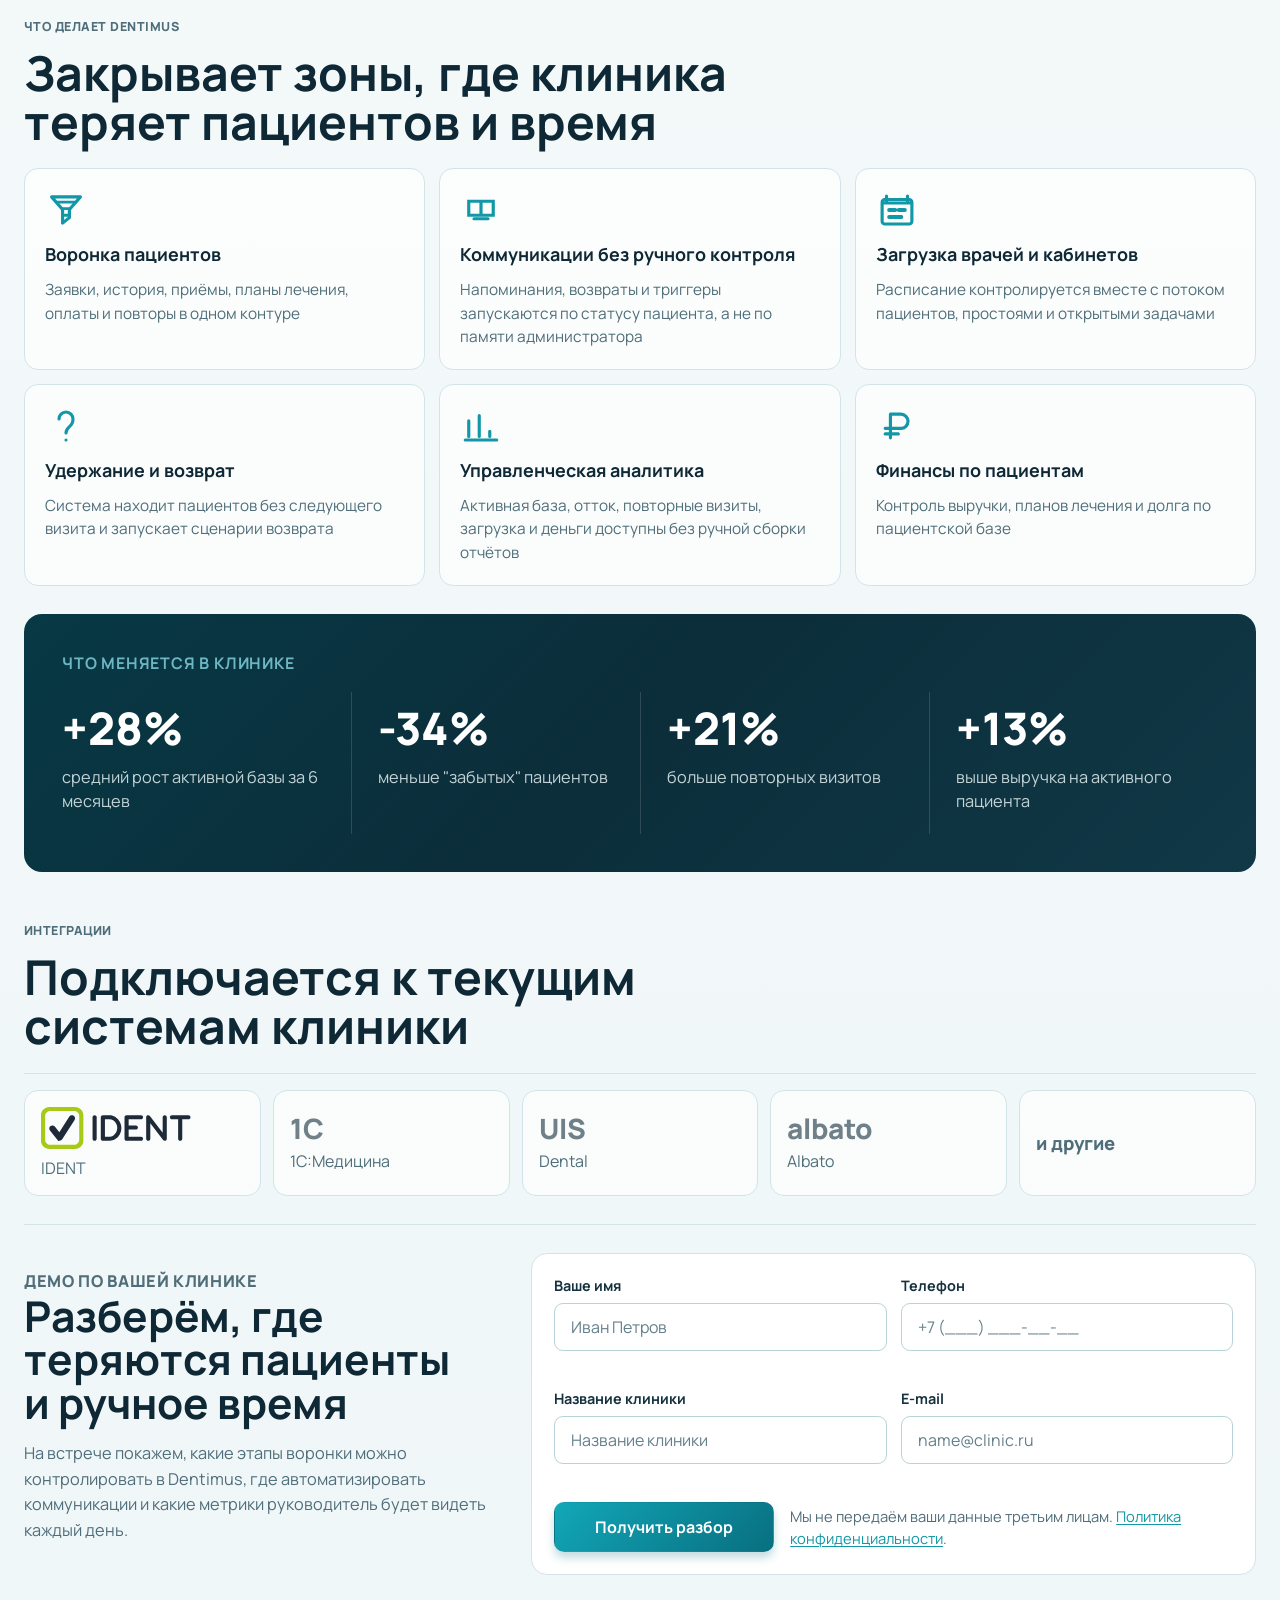
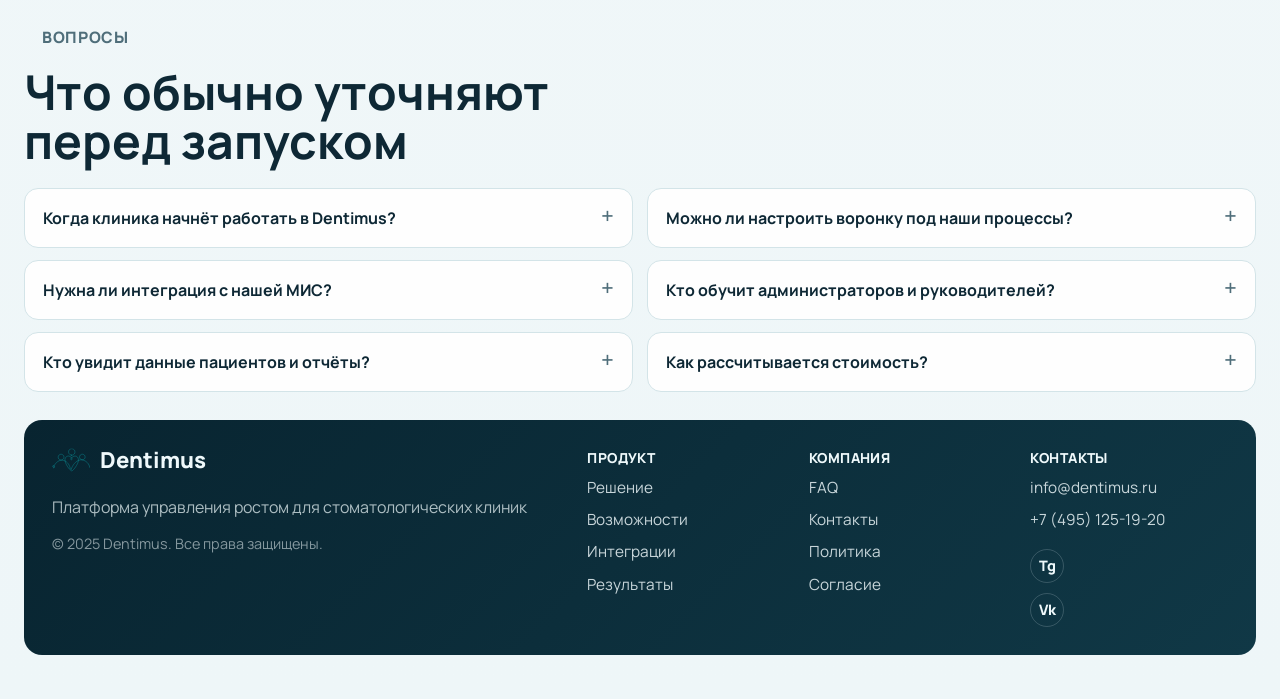
==== commit e062027c: "Adjust hero CTA and results kicker" ====
--- a/index.html
+++ b/index.html
@@ -54,7 +54,7 @@
             </p>
 
             <div class="hero__actions">
-              <a href="#lead-form" class="button button--primary">Разобрать воронку клиники</a>
+              <a href="#lead-form" class="button button--primary">Запросить демо</a>
             </div>
           </div>
 
--- a/styles.css
+++ b/styles.css
@@ -199,6 +199,13 @@
   color: rgba(123, 200, 214, 0.88);
 }
 
+.results-band__heading .section-kicker {
+  margin-bottom: 18px;
+  font-size: 1rem;
+  font-weight: 700;
+  letter-spacing: 0.05em;
+}
+
 .hero h1,
 .section-heading h2,
 .lead-section__copy h2 {
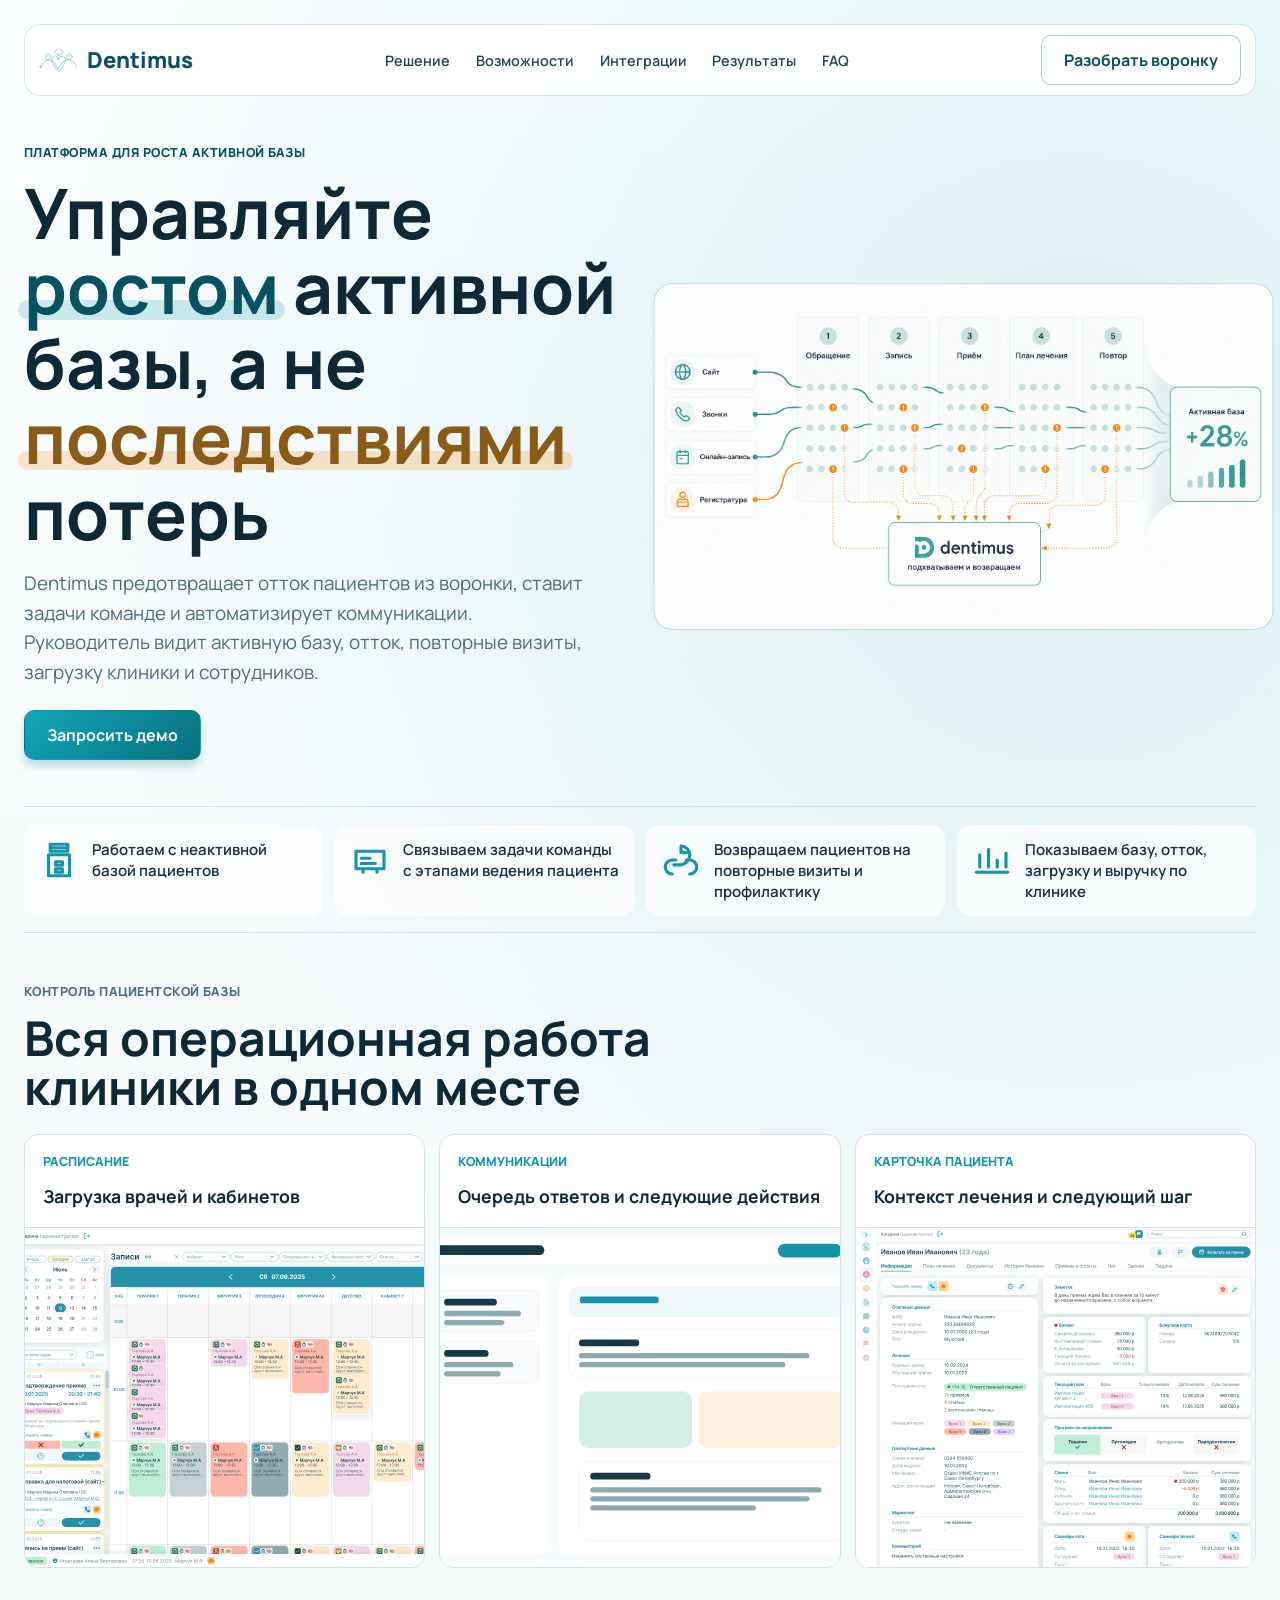
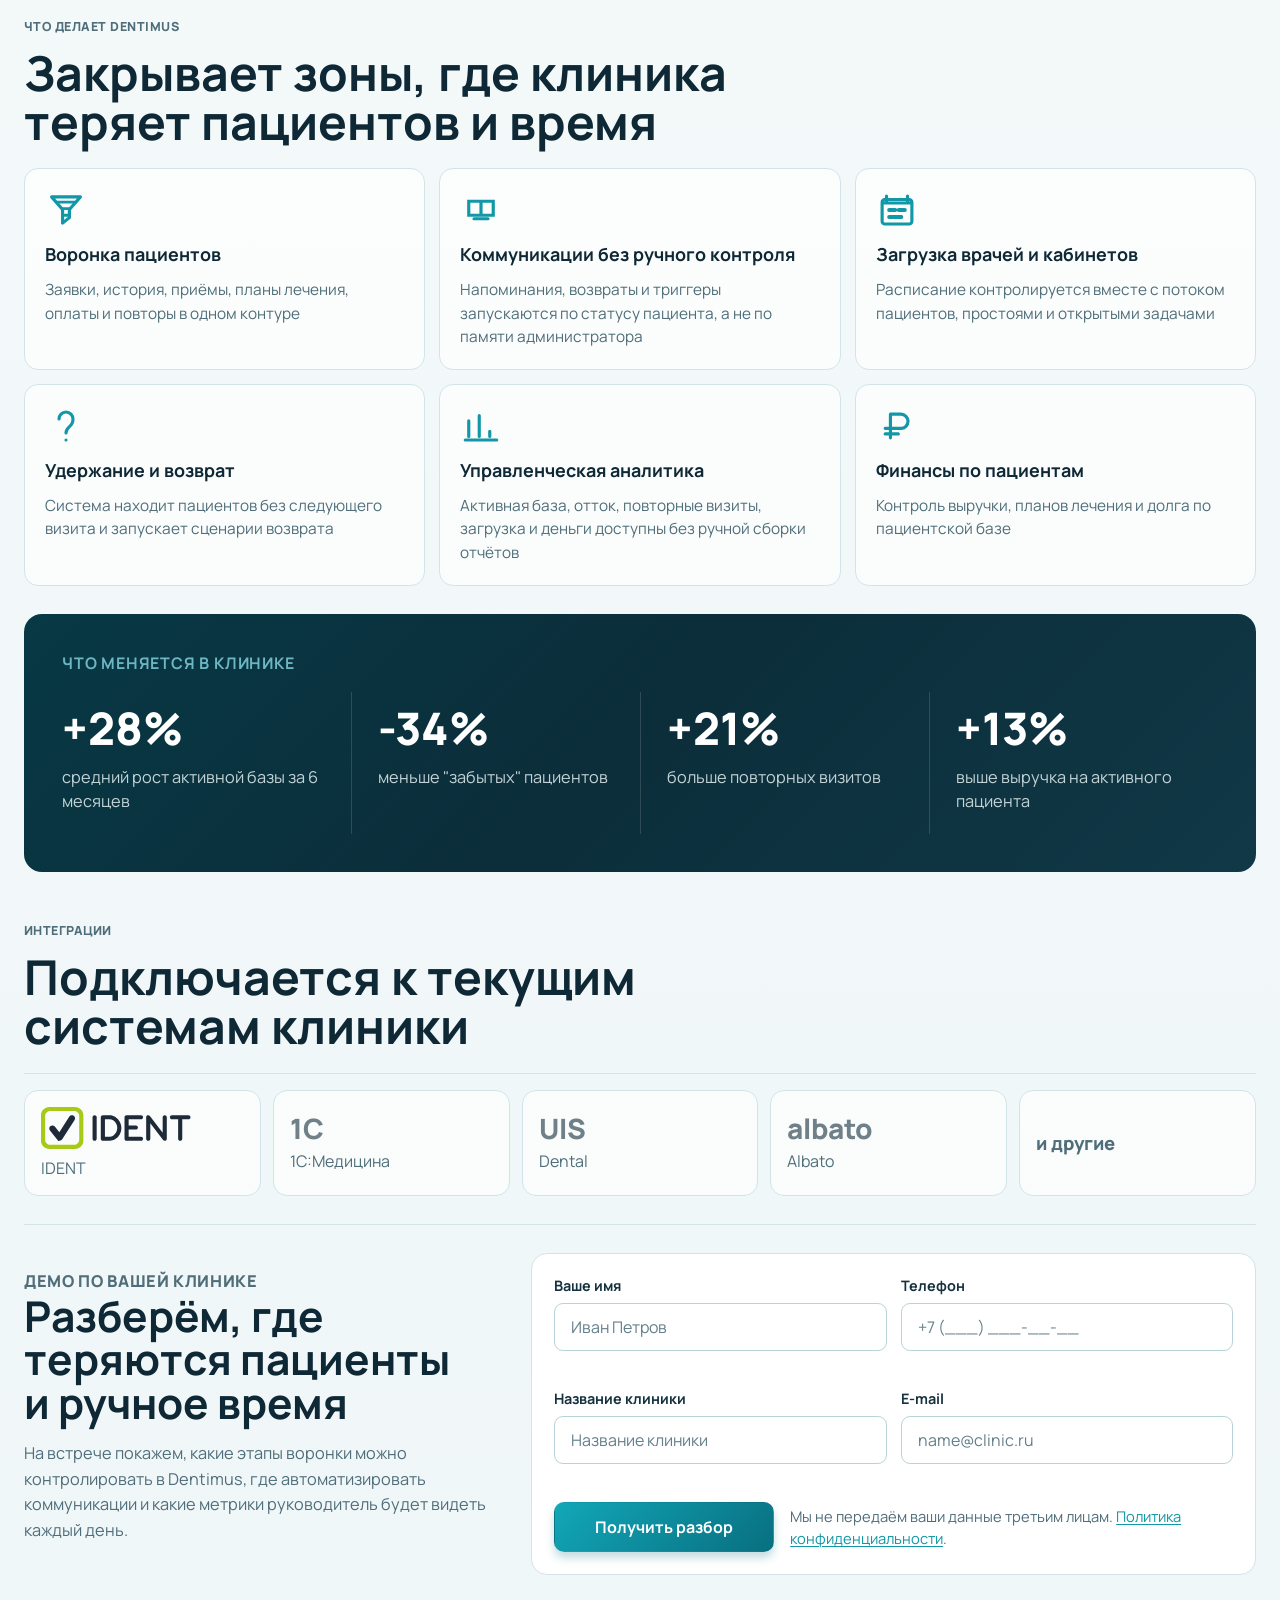
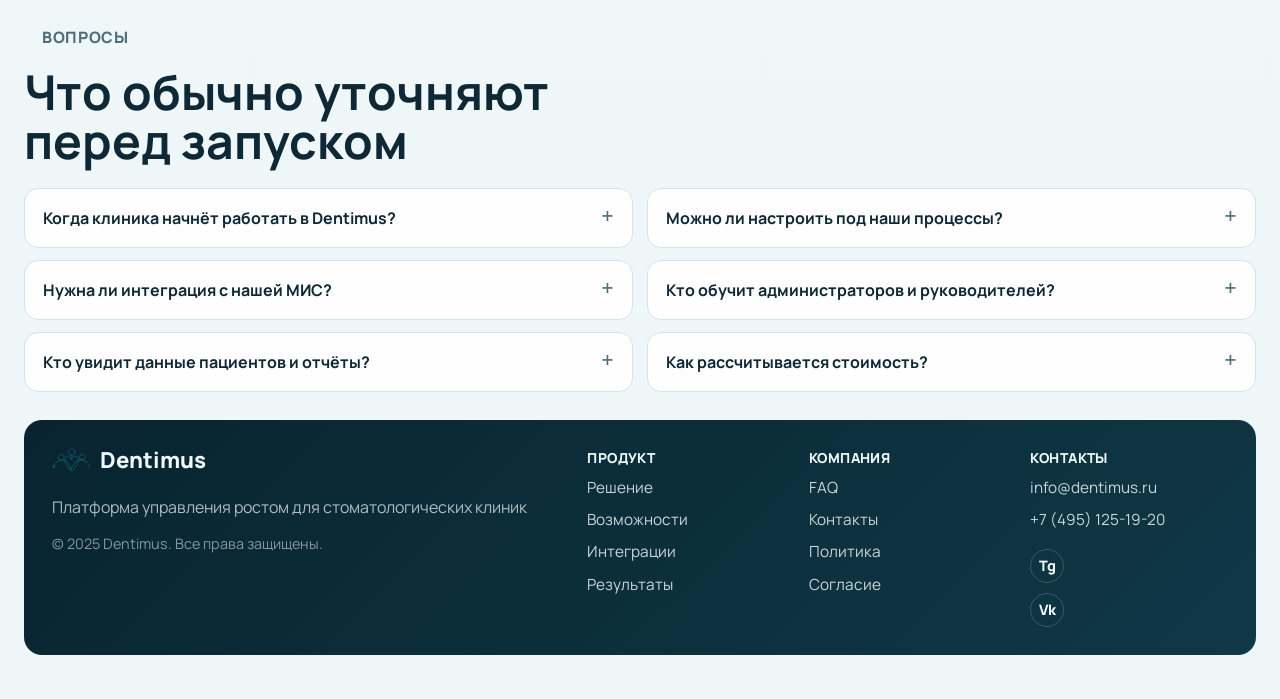
==== commit 38cc5122: "Update index.html" ====
--- a/index.html
+++ b/index.html
@@ -476,7 +476,7 @@
 
             <div class="faq__column">
               <details>
-                <summary>Можно ли настроить воронку под наши процессы?</summary>
+                <summary>Можно ли настроить под наши процессы?</summary>
                 <p>Да. При запуске фиксируем этапы пути пациента, роли, задачи, триггеры коммуникаций и правила контроля</p>
               </details>
               <details>
